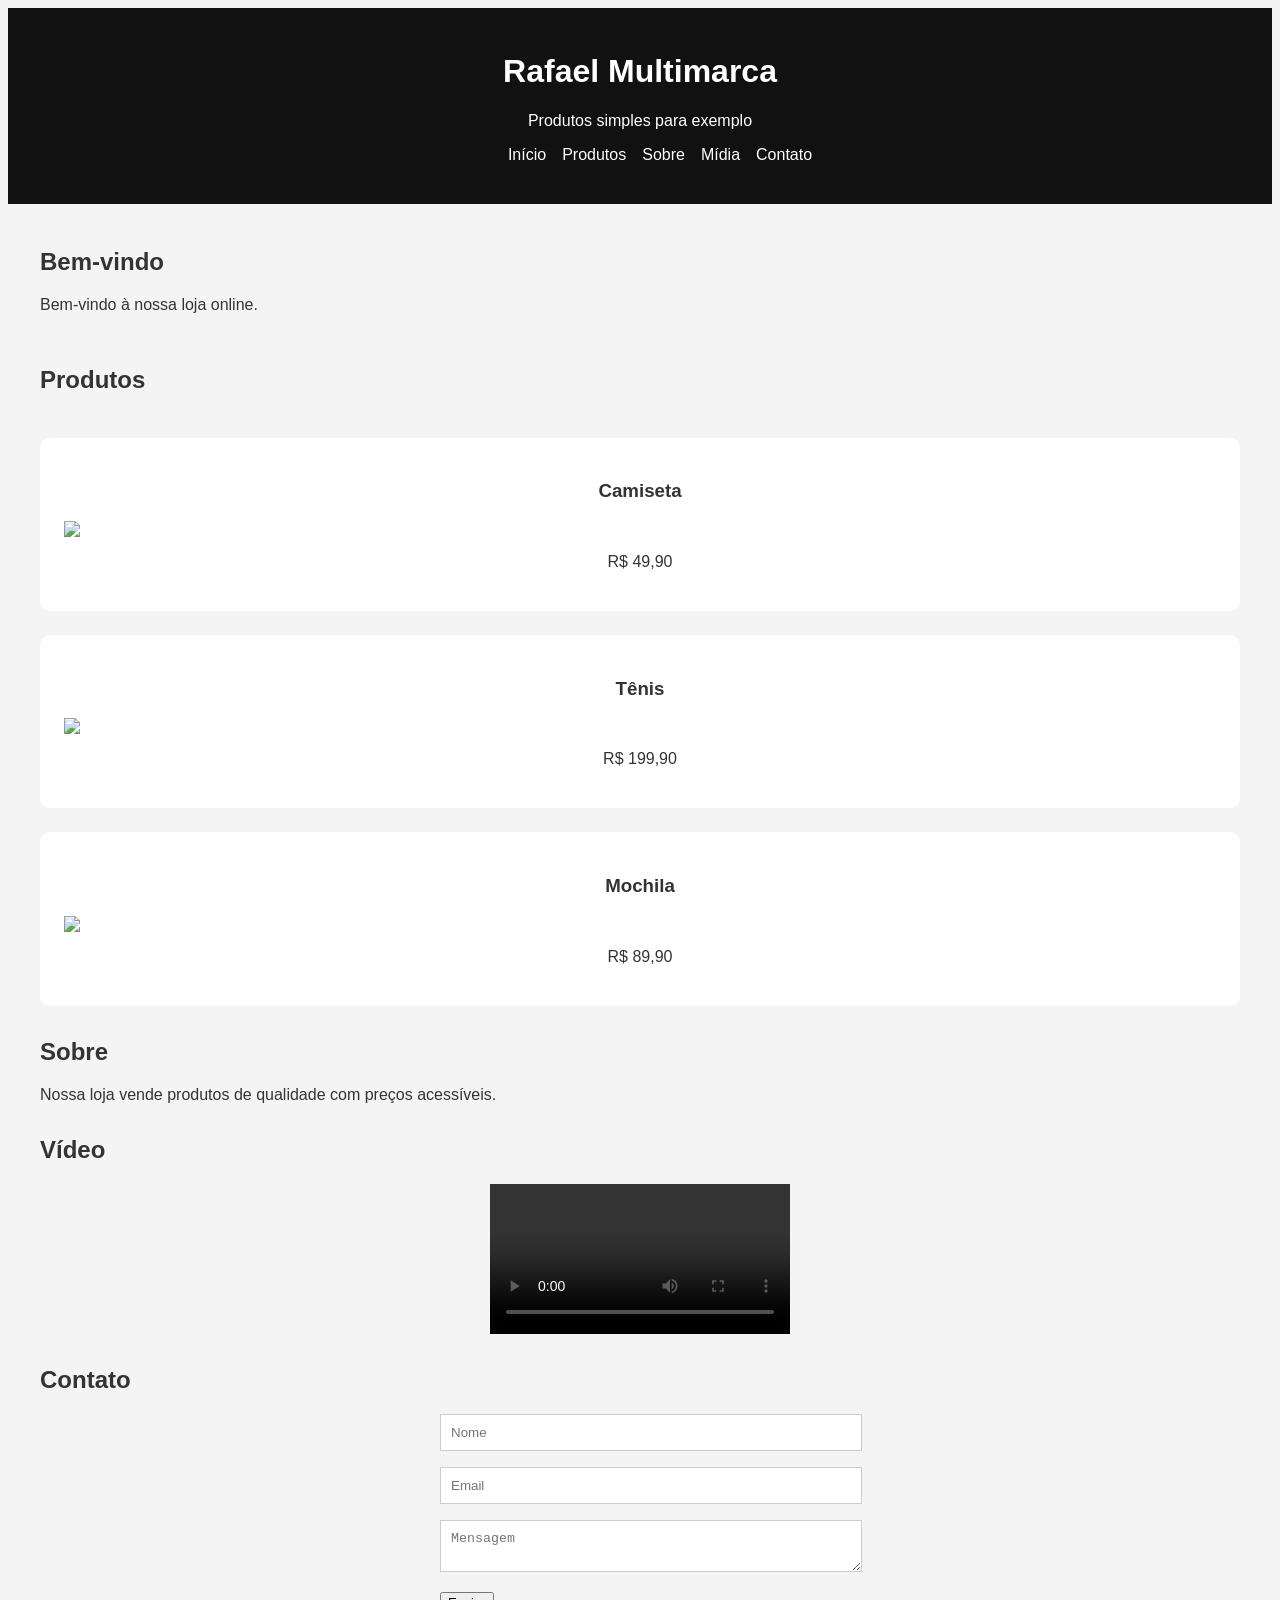
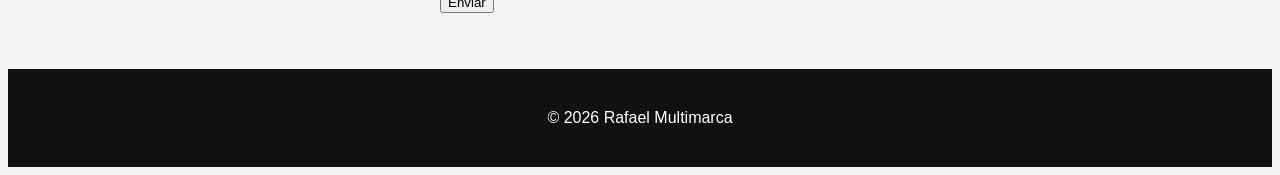
==== aula_03.html @ 97a1c6c7 "alteração html" ====
<!DOCTYPE html>
<html lang="pt-BR">
<head>
  <meta charset="UTF-8">
  <meta name="viewport" content="width=device-width, initial-scale=1.0">
  <title>ARENA MULTIMARCAS</title>

  <!-- CSS na ordem ITCSS -->
  <link rel="stylesheet" href="css/variables.css">
  <link rel="stylesheet" href="css/reset.css">
  <link rel="stylesheet" href="css/base.css">
  <link rel="stylesheet" href="css/layout.css">
  <link rel="stylesheet" href="css/components/nav.css">
  <link rel="stylesheet" href="css/components/card.css">
  <link rel="stylesheet" href="css/components/form.css">
  <link rel="stylesheet" href="css/components/media.css">
  <link rel="stylesheet" href="css/components/footer.css">
  <link rel="stylesheet" href="css/utilities.css">
</head>

<body>

<header>
  <h1>Rafael Multimarca</h1>
  <p>Produtos simples para exemplo</p>

  <nav>
    <ul>
      <li><a href="#inicio">Início</a></li>
      <li><a href="#produtos">Produtos</a></li>
      <li><a href="#sobre">Sobre</a></li>
      <li><a href="#midia">Mídia</a></li>
      <li><a href="#contato">Contato</a></li>
    </ul>
  </nav>
</header>

<main>

<section id="inicio">
  <h2>Bem-vindo</h2>
  <p>Bem-vindo à nossa loja online.</p>
</section>

<section id="produtos" class="products">
  <h2>Produtos</h2>

  <article class="card">
    <h3>Camiseta</h3>
    <img src="https://images.unsplash.com/photo-1521572163474-6864f9cf17ab?w=200">
    <p>R$ 49,90</p>
  </article>

  <article class="card">
    <h3>Tênis</h3>
    <img src="https://images.unsplash.com/photo-1542291026-7eec264c27ff?w=200">
    <p>R$ 199,90</p>
  </article>

  <article class="card">
    <h3>Mochila</h3>
    <img src="https://images.unsplash.com/photo-1509762774605-f07235a08f1f?w=200">
    <p>R$ 89,90</p>
  </article>

</section>

<section id="sobre">
  <h2>Sobre</h2>
  <p>Nossa loja vende produtos de qualidade com preços acessíveis.</p>
</section>

<section id="midia">
  <h2>Vídeo</h2>
  <video controls>
    <source src="video.mp4">
  </video>
</section>

<section id="contato">
  <h2>Contato</h2>

  <form>
    <input type="text" placeholder="Nome" required>
    <input type="email" placeholder="Email" required>
    <textarea placeholder="Mensagem"></textarea>
    <button>Enviar</button>
  </form>
</section>

</main>

<footer>
  <p>© 2026 Rafael Multimarca</p>
</footer>

</body>
</html>
---- css/variables.css ----
:root {
  --space-sm: 1rem;
  --space-md: 1.5rem;
  --space-lg: 2rem;

  --fs-base: 1rem;
  --fs-h1: 2rem;
  --fs-h2: 1.5rem;

  --color-primary: #00bcd4;
  --color-primary-dark: #0097a7;
  --color-bg: #f4f4f4;
  --color-text: #333;
  --color-white: #fff;
  --color-dark: #111;
  --color-border: #ccc;
}
---- css/base.css ----
body {
  font-family: Arial, sans-serif;
  font-size: var(--fs-base);
  background: var(--color-bg);
  color: var(--color-text);
}

h1 { font-size: var(--fs-h1); }
h2 { font-size: var(--fs-h2); }

img, video {
  max-width: 100%;
  display: block;
}
---- css/layout.css ----
main {
  max-width: 1200px;
  margin: auto;
  padding: var(--space-md);
}

section {
  margin-bottom: var(--space-lg);
}
---- css/components/nav.css ----
header {
  background: var(--color-dark);
  color: var(--color-white);
  padding: var(--space-md);
  text-align: center;
}

nav ul {
  display: flex;
  justify-content: center;
  gap: var(--space-sm);
  list-style: none;
}

nav a {
  color: var(--color-white);
  text-decoration: none;
}
---- css/components/card.css ----
#produtos {
  display: grid;
  gap: var(--space-md);
}

.card {
  background: var(--color-white);
  padding: var(--space-md);
  border-radius: 10px;
  text-align: center;
}
---- css/components/form.css ----
form {
  max-width: 400px;
  margin: auto;
}

input, textarea {
  width: 100%;
  padding: 10px;
  margin-bottom: var(--space-sm);
  border: 1px solid var(--color-border);
}
---- css/components/media.css ----
video {
  max-width: 600px;
  margin: auto;
  display: block;
}
---- css/components/footer.css ----
footer {
  background: var(--color-dark);
  color: var(--color-white);
  text-align: center;
  padding: var(--space-md);
}
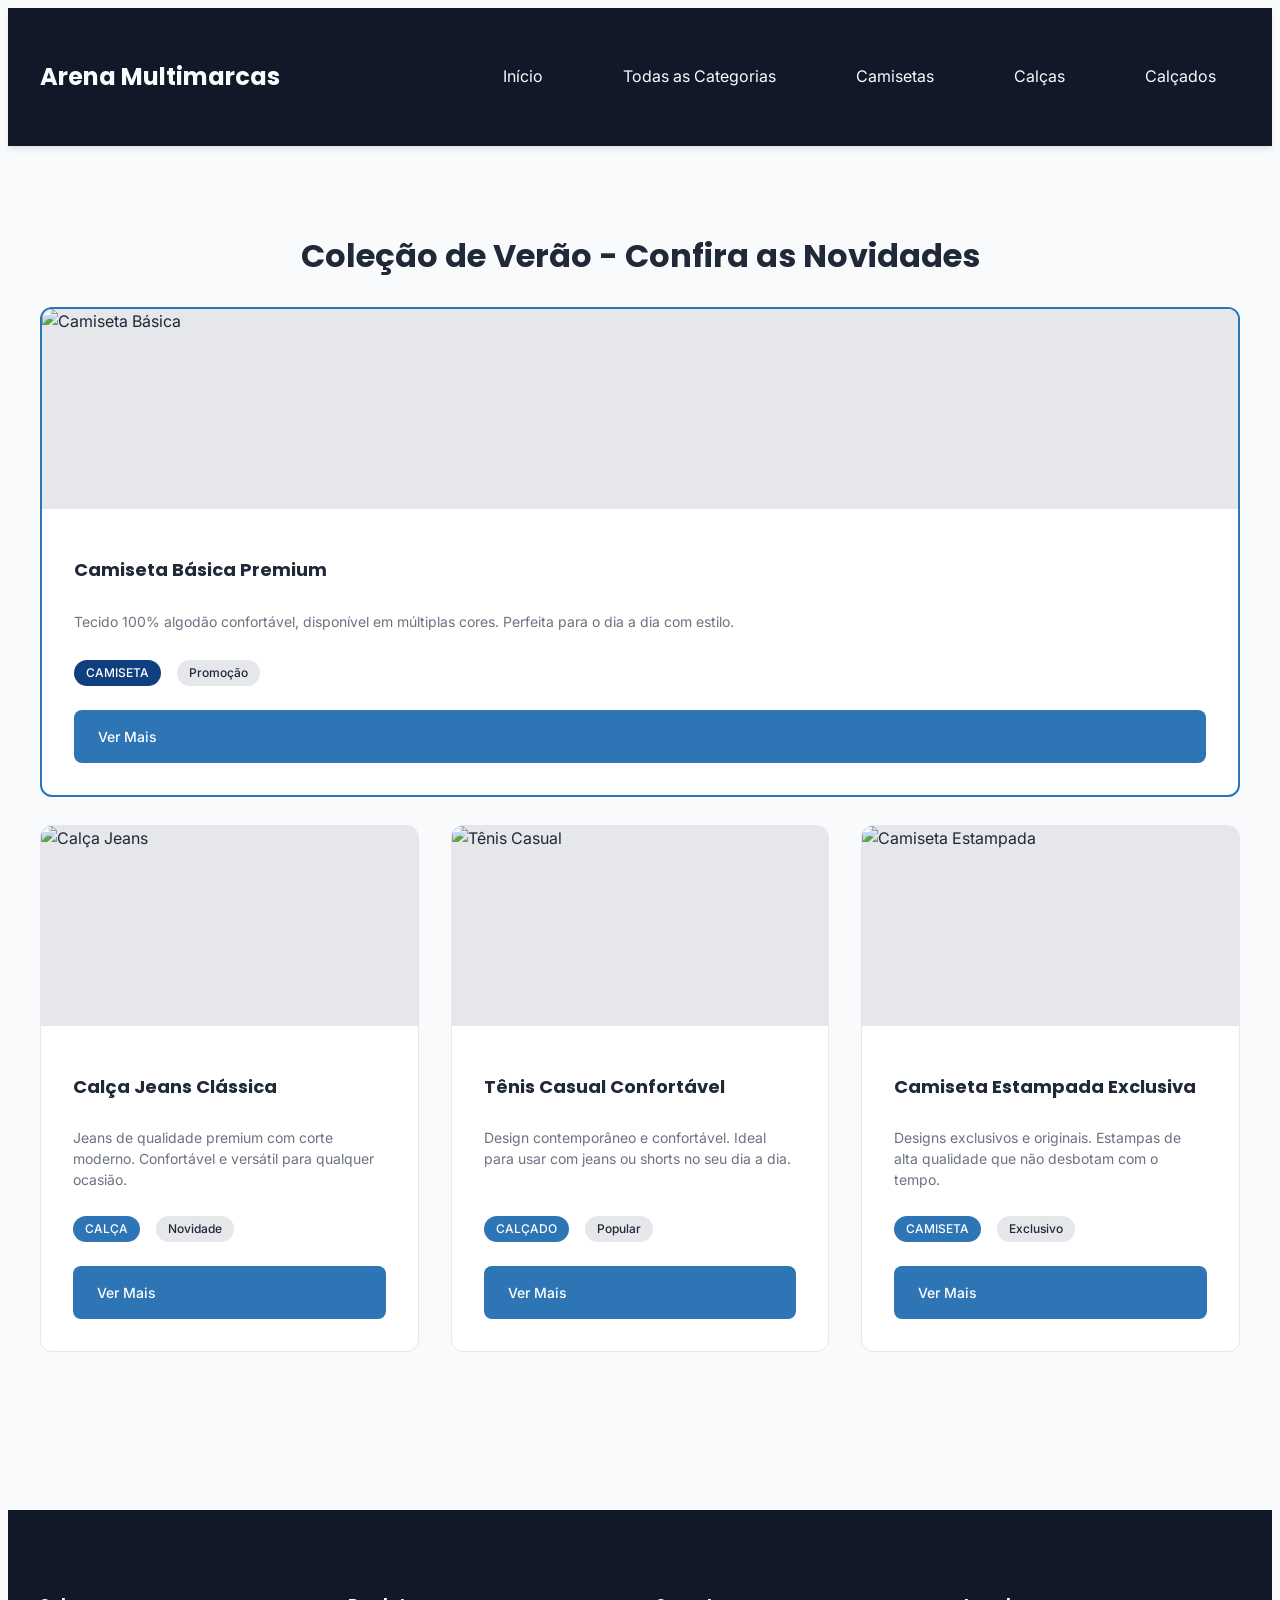
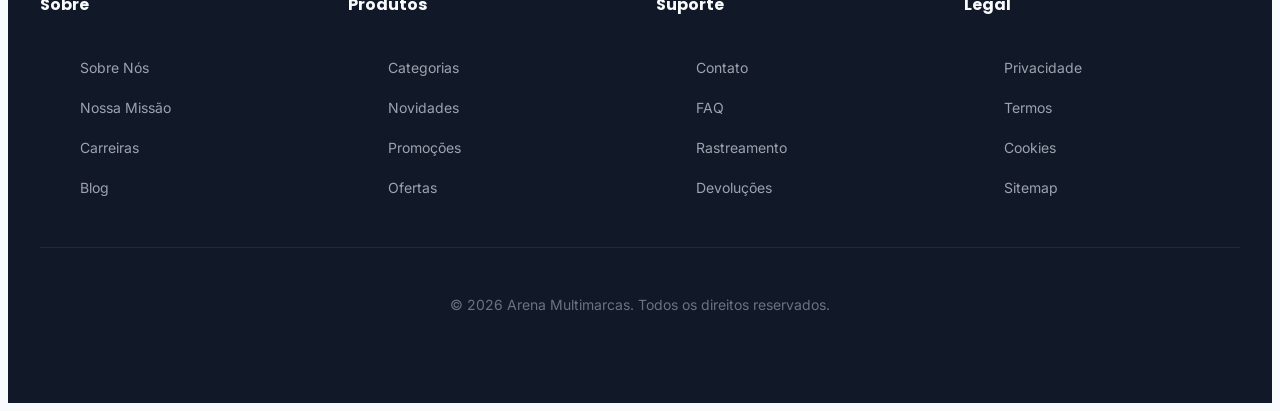
==== commit de596dd7: "aula 9" ====
--- a/aula_03.html
+++ b/aula_03.html
@@ -3,96 +3,171 @@
 <head>
   <meta charset="UTF-8">
   <meta name="viewport" content="width=device-width, initial-scale=1.0">
-  <title>ARENA MULTIMARCAS</title>
+  <title>Arena Multimarcas - Loja de Roupas</title>
+
+  <!-- Google Fonts -->
+  <link rel="preconnect" href="https://fonts.googleapis.com">
+  <link rel="preconnect" href="https://fonts.gstatic.com" crossorigin>
+  <link href="https://fonts.googleapis.com/css2?family=Inter:wght@400;500;700&family=Poppins:wght@700&display=swap" rel="stylesheet">
 
   <!-- CSS na ordem ITCSS -->
   <link rel="stylesheet" href="css/variables.css">
   <link rel="stylesheet" href="css/reset.css">
   <link rel="stylesheet" href="css/base.css">
   <link rel="stylesheet" href="css/layout.css">
-  <link rel="stylesheet" href="css/components/nav.css">
+  <link rel="stylesheet" href="css/components/navbar.css">
   <link rel="stylesheet" href="css/components/card.css">
-  <link rel="stylesheet" href="css/components/form.css">
-  <link rel="stylesheet" href="css/components/media.css">
   <link rel="stylesheet" href="css/components/footer.css">
   <link rel="stylesheet" href="css/utilities.css">
 </head>
 
 <body>
 
-<header>
-  <h1>Rafael Multimarca</h1>
-  <p>Produtos simples para exemplo</p>
+<header class="header">
+  <nav class="navbar">
+    <div class="navbar__container">
+      <a href="aula_03.html" class="navbar__logo">Arena Multimarcas</a>
+      
+      <button class="navbar__hamburger" id="hamburgerBtn" aria-label="Toggle navigation">
+        <span class="navbar__hamburger-line"></span>
+        <span class="navbar__hamburger-line"></span>
+        <span class="navbar__hamburger-line"></span>
+      </button>
 
-  <nav>
-    <ul>
-      <li><a href="#inicio">Início</a></li>
-      <li><a href="#produtos">Produtos</a></li>
-      <li><a href="#sobre">Sobre</a></li>
-      <li><a href="#midia">Mídia</a></li>
-      <li><a href="#contato">Contato</a></li>
-    </ul>
+      <ul class="navbar__menu" id="navbarMenu">
+        <li class="navbar__item"><a href="aula_03.html" class="navbar__link">Início</a></li>
+        <li class="navbar__item"><a href="departamento.html" class="navbar__link">Todas as Categorias</a></li>
+        <li class="navbar__item"><a href="camisetas.html" class="navbar__link">Camisetas</a></li>
+        <li class="navbar__item"><a href="calcas.html" class="navbar__link">Calças</a></li>
+        <li class="navbar__item"><a href="tenis.html" class="navbar__link">Calçados</a></li>
+      </ul>
+    </div>
   </nav>
 </header>
 
-<main>
+<main class="main">
+  <section class="section">
+    <h2 class="section__title">Coleção de Verão - Confira as Novidades</h2>
+    <div class="cards-grid">
+      
+      <!-- Card 1 - Featured -->
+      <article class="card card--featured">
+        <div class="card__image">
+          <img src="https://images.unsplash.com/photo-1521572163474-6864f9cf17ab?w=400&h=300&fit=crop" alt="Camiseta Básica">
+        </div>
+        <div class="card__content">
+          <h3 class="card__title">Camiseta Básica Premium</h3>
+          <p class="card__description">Tecido 100% algodão confortável, disponível em múltiplas cores. Perfeita para o dia a dia com estilo.</p>
+          <div class="card__meta">
+            <span class="card__category">Camiseta</span>
+            <span class="card__level">Promoção</span>
+          </div>
+          <a href="camisetas.html" class="card__button">Ver Mais</a>
+        </div>
+      </article>
 
-<section id="inicio">
-  <h2>Bem-vindo</h2>
-  <p>Bem-vindo à nossa loja online.</p>
-</section>
+      <!-- Card 2 -->
+      <article class="card">
+        <div class="card__image">
+          <img src="https://images.unsplash.com/photo-1542272604-787c3835535d?w=400&h=300&fit=crop" alt="Calça Jeans">
+        </div>
+        <div class="card__content">
+          <h3 class="card__title">Calça Jeans Clássica</h3>
+          <p class="card__description">Jeans de qualidade premium com corte moderno. Confortável e versátil para qualquer ocasião.</p>
+          <div class="card__meta">
+            <span class="card__category">Calça</span>
+            <span class="card__level">Novidade</span>
+          </div>
+          <a href="calcas.html" class="card__button">Ver Mais</a>
+        </div>
+      </article>
 
-<section id="produtos" class="products">
-  <h2>Produtos</h2>
+      <!-- Card 3 -->
+      <article class="card">
+        <div class="card__image">
+          <img src="https://images.unsplash.com/photo-1542291026-7eec264c27ff?w=400&h=300&fit=crop" alt="Tênis Casual">
+        </div>
+        <div class="card__content">
+          <h3 class="card__title">Tênis Casual Confortável</h3>
+          <p class="card__description">Design contemporâneo e confortável. Ideal para usar com jeans ou shorts no seu dia a dia.</p>
+          <div class="card__meta">
+            <span class="card__category">Calçado</span>
+            <span class="card__level">Popular</span>
+          </div>
+          <a href="tenis.html" class="card__button">Ver Mais</a>
+        </div>
+      </article>
 
-  <article class="card">
-    <h3>Camiseta</h3>
-    <img src="https://images.unsplash.com/photo-1521572163474-6864f9cf17ab?w=200">
-    <p>R$ 49,90</p>
-  </article>
+      <!-- Card 4 -->
+      <article class="card">
+        <div class="card__image">
+          <img src="https://images.unsplash.com/photo-1523293182086-7651a899d37f?w=400&h=300&fit=crop" alt="Camiseta Estampada">
+        </div>
+        <div class="card__content">
+          <h3 class="card__title">Camiseta Estampada Exclusiva</h3>
+          <p class="card__description">Designs exclusivos e originais. Estampas de alta qualidade que não desbotam com o tempo.</p>
+          <div class="card__meta">
+            <span class="card__category">Camiseta</span>
+            <span class="card__level">Exclusivo</span>
+          </div>
+          <a href="camisetas.html" class="card__button">Ver Mais</a>
+        </div>
+      </article>
 
-  <article class="card">
-    <h3>Tênis</h3>
-    <img src="https://images.unsplash.com/photo-1542291026-7eec264c27ff?w=200">
-    <p>R$ 199,90</p>
-  </article>
-
-  <article class="card">
-    <h3>Mochila</h3>
-    <img src="https://images.unsplash.com/photo-1509762774605-f07235a08f1f?w=200">
-    <p>R$ 89,90</p>
-  </article>
-
-</section>
-
-<section id="sobre">
-  <h2>Sobre</h2>
-  <p>Nossa loja vende produtos de qualidade com preços acessíveis.</p>
-</section>
-
-<section id="midia">
-  <h2>Vídeo</h2>
-  <video controls>
-    <source src="video.mp4">
-  </video>
-</section>
-
-<section id="contato">
-  <h2>Contato</h2>
-
-  <form>
-    <input type="text" placeholder="Nome" required>
-    <input type="email" placeholder="Email" required>
-    <textarea placeholder="Mensagem"></textarea>
-    <button>Enviar</button>
-  </form>
-</section>
-
+    </div>
+  </section>
 </main>
 
-<footer>
-  <p>© 2026 Rafael Multimarca</p>
+<footer class="footer">
+  <div class="footer__container">
+    <div class="footer__column">
+      <h4 class="footer__title">Sobre</h4>
+      <ul class="footer__list">
+        <li><a href="#" class="footer__link">Sobre Nós</a></li>
+        <li><a href="#" class="footer__link">Nossa Missão</a></li>
+        <li><a href="#" class="footer__link">Carreiras</a></li>
+        <li><a href="#" class="footer__link">Blog</a></li>
+      </ul>
+    </div>
+
+    <div class="footer__column">
+      <h4 class="footer__title">Produtos</h4>
+      <ul class="footer__list">
+        <li><a href="#" class="footer__link">Categorias</a></li>
+        <li><a href="#" class="footer__link">Novidades</a></li>
+        <li><a href="#" class="footer__link">Promoções</a></li>
+        <li><a href="#" class="footer__link">Ofertas</a></li>
+      </ul>
+    </div>
+
+    <div class="footer__column">
+      <h4 class="footer__title">Suporte</h4>
+      <ul class="footer__list">
+        <li><a href="#" class="footer__link">Contato</a></li>
+        <li><a href="#" class="footer__link">FAQ</a></li>
+        <li><a href="#" class="footer__link">Rastreamento</a></li>
+        <li><a href="#" class="footer__link">Devoluções</a></li>
+      </ul>
+    </div>
+
+    <div class="footer__column">
+      <h4 class="footer__title">Legal</h4>
+      <ul class="footer__list">
+        <li><a href="#" class="footer__link">Privacidade</a></li>
+        <li><a href="#" class="footer__link">Termos</a></li>
+        <li><a href="#" class="footer__link">Cookies</a></li>
+        <li><a href="#" class="footer__link">Sitemap</a></li>
+      </ul>
+    </div>
+  </div>
+
+  <div class="footer__bottom">
+    <p class="footer__copyright">
+      © <span id="footerYear">2026</span> Arena Multimarcas. Todos os direitos reservados.
+    </p>
+  </div>
 </footer>
 
+<script src="js/main.js"></script>
 </body>
 </html>
--- a/css/variables.css
+++ b/css/variables.css
@@ -1,17 +1,107 @@
 :root {
+  /* ========================================
+     COLORS - Palette
+     ======================================== */
+  --color-primary-500: #2E75B6;
+  --color-primary-600: #1E5BA8;
+  --color-primary-700: #0F3F7F;
+  
+  --color-secondary-500: #F39C12;
+  --color-secondary-600: #E67E22;
+  --color-secondary-700: #D35400;
+  
+  --color-neutral-50: #F9FAFB;
+  --color-neutral-100: #F3F4F6;
+  --color-neutral-200: #E5E7EB;
+  --color-neutral-300: #D1D5DB;
+  --color-neutral-400: #9CA3AF;
+  --color-neutral-500: #6B7280;
+  --color-neutral-600: #4B5563;
+  --color-neutral-700: #374151;
+  --color-neutral-800: #1F2937;
+  --color-neutral-900: #111827;
+  
+  --color-success-500: #10B981;
+  --color-danger-500: #EF4444;
+  --color-warning-500: #FBBF24;
+  
+  /* ========================================
+     COLORS - Semantic
+     ======================================== */
+  --color-bg: #FFFFFF;
+  --color-bg-alt: #F9FAFB;
+  --color-text: #1F2937;
+  --color-text-light: #6B7280;
+  --color-text-lighter: #9CA3AF;
+  --color-border: #E5E7EB;
+  --color-shadow: rgba(0, 0, 0, 0.1);
+  
+  /* ========================================
+     SPACING - Modular Scale
+     ======================================== */
+  --space-xs: 0.5rem;
   --space-sm: 1rem;
   --space-md: 1.5rem;
   --space-lg: 2rem;
-
+  --space-xl: 3rem;
+  --space-2xl: 4rem;
+  
+  /* ========================================
+     TYPOGRAPHY
+     ======================================== */
+  --ff-primary: 'Inter', sans-serif;
+  --ff-heading: 'Poppins', sans-serif;
+  
+  --fw-normal: 400;
+  --fw-medium: 500;
+  --fw-bold: 700;
+  
+  --fs-xs: 0.75rem;
+  --fs-sm: 0.875rem;
   --fs-base: 1rem;
-  --fs-h1: 2rem;
-  --fs-h2: 1.5rem;
-
-  --color-primary: #00bcd4;
-  --color-primary-dark: #0097a7;
-  --color-bg: #f4f4f4;
-  --color-text: #333;
-  --color-white: #fff;
-  --color-dark: #111;
-  --color-border: #ccc;
+  --fs-lg: 1.125rem;
+  --fs-xl: 1.5rem;
+  --fs-2xl: 2rem;
+  --fs-3xl: 2.5rem;
+  
+  --lh-tight: 1.2;
+  --lh-normal: 1.5;
+  --lh-relaxed: 1.8;
+  
+  /* ========================================
+     BORDER & RADIUS
+     ======================================== */
+  --radius-sm: 0.25rem;
+  --radius-md: 0.5rem;
+  --radius-lg: 0.75rem;
+  --radius-xl: 1rem;
+  --radius-2xl: 1.5rem;
+  --radius-full: 9999px;
+  
+  --border-thin: 1px;
+  --border-normal: 2px;
+  --border-thick: 4px;
+  
+  /* ========================================
+     SHADOWS
+     ======================================== */
+  --shadow-sm: 0 1px 2px 0 rgba(0, 0, 0, 0.05);
+  --shadow-md: 0 4px 6px -1px rgba(0, 0, 0, 0.1);
+  --shadow-lg: 0 10px 15px -3px rgba(0, 0, 0, 0.1);
+  --shadow-xl: 0 20px 25px -5px rgba(0, 0, 0, 0.1);
+  --shadow-2xl: 0 25px 50px -12px rgba(0, 0, 0, 0.25);
+  
+  /* ========================================
+     Z-INDEX
+     ======================================== */
+  --z-dropdown: 100;
+  --z-sticky: 200;
+  --z-modal: 999;
+  
+  /* ========================================
+     TRANSITIONS
+     ======================================== */
+  --transition-fast: 150ms ease-out;
+  --transition-normal: 300ms ease-out;
+  --transition-slow: 500ms ease-out;
 }
--- a/css/base.css
+++ b/css/base.css
@@ -1,14 +1,104 @@
-body {
-  font-family: Arial, sans-serif;
-  font-size: var(--fs-base);
-  background: var(--color-bg);
-  color: var(--color-text);
+/* ========================================
+   2. BASE - Typographic Defaults
+   ======================================== */
+
+html {
+  scroll-behavior: smooth;
+  font-size: 16px;
 }
 
-h1 { font-size: var(--fs-h1); }
-h2 { font-size: var(--fs-h2); }
+body {
+  font-family: var(--ff-primary);
+  font-size: var(--fs-base);
+  font-weight: var(--fw-normal);
+  line-height: var(--lh-normal);
+  background-color: var(--color-neutral-50);
+  color: var(--color-text);
+  -webkit-font-smoothing: antialiased;
+  -moz-osx-font-smoothing: grayscale;
+}
 
-img, video {
+/* ========================================
+   HEADINGS
+   ======================================== */
+
+h1, h2, h3, h4, h5, h6 {
+  font-family: var(--ff-heading);
+  font-weight: var(--fw-bold);
+  line-height: var(--lh-tight);
+  color: var(--color-text);
+  margin-bottom: var(--space-md);
+}
+
+h1 {
+  font-size: var(--fs-3xl);
+}
+
+h2 {
+  font-size: var(--fs-2xl);
+}
+
+h3 {
+  font-size: var(--fs-xl);
+}
+
+h4 {
+  font-size: var(--fs-lg);
+}
+
+h5, h6 {
+  font-size: var(--fs-base);
+}
+
+/* ========================================
+   PARAGRAPH & TEXT
+   ======================================== */
+
+p {
+  margin-bottom: var(--space-md);
+}
+
+a {
+  color: var(--color-primary-500);
+  text-decoration: none;
+  transition: color var(--transition-normal);
+}
+
+a:hover {
+  color: var(--color-primary-600);
+}
+
+/* ========================================
+   MEDIA
+   ======================================== */
+
+img, picture, video, canvas, svg {
+  display: block;
   max-width: 100%;
-  display: block;
+  height: auto;
+}
+
+/* ========================================
+   FORM ELEMENTS
+   ======================================== */
+
+button, input, select, textarea {
+  font-family: inherit;
+  font-size: inherit;
+}
+
+button {
+  cursor: pointer;
+}
+
+/* ========================================
+   LISTS
+   ======================================== */
+
+ul, ol {
+  list-style: none;
+}
+
+li {
+  margin-bottom: 0;
 }
--- a/css/layout.css
+++ b/css/layout.css
@@ -6,4 +6,62 @@
 
 section {
   margin-bottom: var(--space-lg);
+}
+
+/* ========================================
+   SECTION LAYOUT
+   ======================================== */
+
+.main {
+  max-width: 1200px;
+  margin: 0 auto;
+  padding: var(--space-lg);
+}
+
+.section {
+  padding: var(--space-lg) 0;
+}
+
+.section__title {
+  font-family: var(--ff-heading);
+  font-size: var(--fs-2xl);
+  font-weight: var(--fw-bold);
+  color: var(--color-text);
+  margin-bottom: var(--space-lg);
+  text-align: center;
+}
+
+/* ========================================
+   CARDS GRID - Responsive
+   ======================================== */
+
+.cards-grid {
+  display: grid;
+  grid-template-columns: 1fr;
+  gap: var(--space-lg);
+}
+
+/* Tablets (>= 768px) - 2 columns */
+@media (min-width: 768px) {
+  .cards-grid {
+    grid-template-columns: repeat(2, 1fr);
+  }
+}
+
+/* Desktop (>= 1200px) - 3 columns */
+@media (min-width: 1200px) {
+  .cards-grid {
+    grid-template-columns: repeat(3, 1fr);
+  }
+
+  /* Card featured spans 2 columns on desktop */
+  .card--featured {
+    grid-column: span 2;
+    grid-row: span 1;
+  }
+
+  /* Optional: Featured card can be full width for better design */
+  .cards-grid .card--featured:nth-child(1) {
+    grid-column: 1 / -1;
+  }
 }
--- a/css/components/navbar.css
+++ b/css/components/navbar.css
@@ -0,0 +1,162 @@
+/* ========================================
+   NAVBAR COMPONENT
+   ======================================== */
+
+.header {
+  background-color: var(--color-neutral-900);
+  box-shadow: var(--shadow-md);
+  position: sticky;
+  top: 0;
+  z-index: var(--z-sticky);
+}
+
+.navbar {
+  width: 100%;
+}
+
+.navbar__container {
+  max-width: 1200px;
+  margin: 0 auto;
+  padding: var(--space-md);
+  display: flex;
+  justify-content: space-between;
+  align-items: center;
+}
+
+.navbar__logo {
+  font-family: var(--ff-heading);
+  font-size: var(--fs-xl);
+  font-weight: var(--fw-bold);
+  color: var(--color-neutral-50);
+  text-decoration: none;
+  transition: color var(--transition-normal);
+}
+
+.navbar__logo:hover {
+  color: var(--color-primary-500);
+}
+
+/* ========================================
+   HAMBURGER MENU (Mobile First)
+   ======================================== */
+
+.navbar__hamburger {
+  display: flex;
+  flex-direction: column;
+  gap: 0.4rem;
+  background: none;
+  border: none;
+  cursor: pointer;
+  padding: var(--space-sm);
+  margin-right: -var(--space-sm);
+}
+
+.navbar__hamburger-line {
+  width: 1.5rem;
+  height: 0.25rem;
+  background-color: var(--color-neutral-50);
+  transition: all var(--transition-normal);
+  transform-origin: center;
+}
+
+.navbar__hamburger.active .navbar__hamburger-line:nth-child(1) {
+  transform: translateY(0.65rem) rotate(45deg);
+}
+
+.navbar__hamburger.active .navbar__hamburger-line:nth-child(2) {
+  opacity: 0;
+}
+
+.navbar__hamburger.active .navbar__hamburger-line:nth-child(3) {
+  transform: translateY(-0.65rem) rotate(-45deg);
+}
+
+/* ========================================
+   MENU (Mobile Vertical)
+   ======================================== */
+
+.navbar__menu {
+  display: none;
+  position: absolute;
+  top: 100%;
+  left: 0;
+  right: 0;
+  background-color: var(--color-neutral-800);
+  flex-direction: column;
+  padding: var(--space-md) 0;
+  list-style: none;
+  box-shadow: var(--shadow-lg);
+  animation: slideDown var(--transition-normal) ease-out;
+}
+
+.navbar__menu.active {
+  display: flex;
+}
+
+@keyframes slideDown {
+  from {
+    opacity: 0;
+    transform: translateY(-1rem);
+  }
+  to {
+    opacity: 1;
+    transform: translateY(0);
+  }
+}
+
+.navbar__item {
+  width: 100%;
+}
+
+.navbar__link {
+  display: block;
+  padding: var(--space-md) var(--space-lg);
+  color: var(--color-neutral-50);
+  text-decoration: none;
+  transition: background-color var(--transition-normal);
+  border-left: 4px solid transparent;
+}
+
+.navbar__link:hover,
+.navbar__link:focus {
+  background-color: var(--color-neutral-700);
+  border-left-color: var(--color-primary-500);
+  outline: none;
+}
+
+/* ========================================
+   DESKTOP (>= 768px)
+   ======================================== */
+
+@media (min-width: 768px) {
+  .navbar__hamburger {
+    display: none;
+  }
+
+  .navbar__menu {
+    display: flex !important;
+    position: static;
+    background-color: transparent;
+    flex-direction: row;
+    padding: 0;
+    gap: var(--space-lg);
+    box-shadow: none;
+    animation: none;
+  }
+
+  .navbar__item {
+    width: auto;
+  }
+
+  .navbar__link {
+    padding: var(--space-sm) var(--space-md);
+    border-left: none;
+    border-bottom: 2px solid transparent;
+  }
+
+  .navbar__link:hover,
+  .navbar__link:focus {
+    background-color: transparent;
+    border-bottom-color: var(--color-primary-500);
+  }
+}
--- a/css/components/card.css
+++ b/css/components/card.css
@@ -1,11 +1,144 @@
-#produtos {
-  display: grid;
-  gap: var(--space-md);
+/* ========================================
+   CARD COMPONENT
+   ======================================== */
+
+.card {
+  background-color: var(--color-bg);
+  border: var(--border-thin) solid var(--color-border);
+  border-radius: var(--radius-lg);
+  overflow: hidden;
+  transition: 
+    transform var(--transition-normal),
+    box-shadow var(--transition-normal);
+  display: flex;
+  flex-direction: column;
+  height: 100%;
 }
 
-.card {
-  background: var(--color-white);
-  padding: var(--space-md);
-  border-radius: 10px;
-  text-align: center;
+.card:hover {
+  transform: translateY(-0.5rem);
+  box-shadow: var(--shadow-xl);
+}
+
+/* ========================================
+   CARD IMAGE
+   ======================================== */
+
+.card__image {
+  width: 100%;
+  height: 200px;
+  overflow: hidden;
+  background-color: var(--color-neutral-200);
+}
+
+.card__image img {
+  width: 100%;
+  height: 100%;
+  object-fit: cover;
+  transition: transform var(--transition-normal);
+}
+
+.card:hover .card__image img {
+  transform: scale(1.05);
+}
+
+/* ========================================
+   CARD CONTENT
+   ======================================== */
+
+.card__content {
+  padding: var(--space-lg);
+  display: flex;
+  flex-direction: column;
+  flex-grow: 1;
+}
+
+.card__title {
+  font-family: var(--ff-heading);
+  font-size: var(--fs-lg);
+  font-weight: var(--fw-bold);
+  color: var(--color-text);
+  margin-bottom: var(--space-sm);
+  line-height: var(--lh-tight);
+}
+
+.card__description {
+  font-size: var(--fs-sm);
+  color: var(--color-text-light);
+  line-height: var(--lh-normal);
+  margin-bottom: var(--space-md);
+  flex-grow: 1;
+}
+
+/* ========================================
+   CARD META
+   ======================================== */
+
+.card__meta {
+  display: flex;
+  gap: var(--space-sm);
+  margin-bottom: var(--space-md);
+  flex-wrap: wrap;
+}
+
+.card__category {
+  display: inline-block;
+  background-color: var(--color-primary-500);
+  color: white;
+  padding: 0.25rem 0.75rem;
+  border-radius: var(--radius-full);
+  font-size: var(--fs-xs);
+  font-weight: var(--fw-medium);
+  text-transform: uppercase;
+}
+
+.card__level {
+  display: inline-block;
+  background-color: var(--color-neutral-200);
+  color: var(--color-text);
+  padding: 0.25rem 0.75rem;
+  border-radius: var(--radius-full);
+  font-size: var(--fs-xs);
+  font-weight: var(--fw-medium);
+}
+
+/* ========================================
+   CARD BUTTON
+   ======================================== */
+
+.card__button {
+  padding: var(--space-sm) var(--space-md);
+  background-color: var(--color-primary-500);
+  color: white;
+  border: none;
+  border-radius: var(--radius-md);
+  font-family: var(--ff-primary);
+  font-size: var(--fs-sm);
+  font-weight: var(--fw-medium);
+  cursor: pointer;
+  transition: 
+    background-color var(--transition-normal),
+    transform var(--transition-fast);
+}
+
+.card__button:hover {
+  background-color: var(--color-primary-600);
+  transform: translateY(-2px);
+}
+
+.card__button:active {
+  transform: translateY(0);
+}
+
+/* ========================================
+   CARD FEATURED VARIANT
+   ======================================== */
+
+.card--featured {
+  border-color: var(--color-primary-500);
+  border-width: var(--border-normal);
+}
+
+.card--featured .card__category {
+  background-color: var(--color-primary-700);
 }
--- a/css/components/footer.css
+++ b/css/components/footer.css
@@ -1,6 +1,112 @@
-footer {
-  background: var(--color-dark);
-  color: var(--color-white);
+/* ========================================
+   FOOTER COMPONENT
+   ======================================== */
+
+.footer {
+  background-color: var(--color-neutral-900);
+  color: var(--color-neutral-400);
+  margin-top: var(--space-2xl);
+  padding: var(--space-2xl) var(--space-lg);
+}
+
+.footer__container {
+  max-width: 1200px;
+  margin: 0 auto;
+  display: grid;
+  grid-template-columns: 1fr;
+  gap: var(--space-lg);
+  padding-bottom: var(--space-lg);
+  border-bottom: var(--border-thin) solid var(--color-neutral-800);
+}
+
+/* Tablets (>= 768px) - 2 columns */
+@media (min-width: 768px) {
+  .footer__container {
+    grid-template-columns: repeat(2, 1fr);
+  }
+}
+
+/* Desktop (>= 1200px) - 4 columns */
+@media (min-width: 1200px) {
+  .footer__container {
+    grid-template-columns: repeat(4, 1fr);
+  }
+}
+
+/* ========================================
+   FOOTER COLUMN
+   ======================================== */
+
+.footer__column {
+  display: flex;
+  flex-direction: column;
+}
+
+.footer__title {
+  font-family: var(--ff-heading);
+  font-size: var(--fs-base);
+  font-weight: var(--fw-bold);
+  color: var(--color-neutral-50);
+  margin-bottom: var(--space-md);
+}
+
+/* ========================================
+   FOOTER LIST & LINKS
+   ======================================== */
+
+.footer__list {
+  list-style: none;
+  display: flex;
+  flex-direction: column;
+  gap: var(--space-sm);
+}
+
+.footer__link {
+  color: var(--color-neutral-400);
+  text-decoration: none;
+  font-size: var(--fs-sm);
+  transition: 
+    color var(--transition-normal),
+    padding-left var(--transition-normal);
+  display: inline-block;
+  position: relative;
+}
+
+.footer__link:hover {
+  color: var(--color-primary-500);
+  padding-left: 0.5rem;
+}
+
+.footer__link::before {
+  content: '';
+  position: absolute;
+  left: -0.5rem;
+  bottom: 0;
+  width: 3px;
+  height: 3px;
+  background-color: var(--color-primary-500);
+  border-radius: var(--radius-full);
+  opacity: 0;
+  transition: opacity var(--transition-normal);
+}
+
+.footer__link:hover::before {
+  opacity: 1;
+}
+
+/* ========================================
+   FOOTER BOTTOM
+   ======================================== */
+
+.footer__bottom {
+  max-width: 1200px;
+  margin: 0 auto;
+  padding-top: var(--space-lg);
   text-align: center;
-  padding: var(--space-md);
+}
+
+.footer__copyright {
+  font-size: var(--fs-sm);
+  color: var(--color-neutral-500);
+  line-height: var(--lh-normal);
 }
--- a/css/utilities.css
+++ b/css/utilities.css
@@ -0,0 +1,118 @@
+/* ========================================
+   5. UTILITIES - Helper Classes
+   ======================================== */
+
+/* Display */
+.u-hidden {
+  display: none !important;
+}
+
+.u-visible-mobile {
+  display: block;
+}
+
+@media (min-width: 768px) {
+  .u-visible-mobile {
+    display: none;
+  }
+}
+
+.u-visible-desktop {
+  display: none;
+}
+
+@media (min-width: 768px) {
+  .u-visible-desktop {
+    display: block;
+  }
+}
+
+/* Margins */
+.u-margin-top {
+  margin-top: var(--space-md) !important;
+}
+
+.u-margin-bottom {
+  margin-bottom: var(--space-md) !important;
+}
+
+.u-margin-0 {
+  margin: 0 !important;
+}
+
+/* Padding */
+.u-padding-md {
+  padding: var(--space-md) !important;
+}
+
+.u-padding-lg {
+  padding: var(--space-lg) !important;
+}
+
+/* Text Alignment */
+.u-text-center {
+  text-align: center !important;
+}
+
+.u-text-right {
+  text-align: right !important;
+}
+
+.u-text-left {
+  text-align: left !important;
+}
+
+/* Text Transform */
+.u-uppercase {
+  text-transform: uppercase !important;
+}
+
+.u-lowercase {
+  text-transform: lowercase !important;
+}
+
+.u-capitalize {
+  text-transform: capitalize !important;
+}
+
+/* Font Weight */
+.u-font-bold {
+  font-weight: var(--fw-bold) !important;
+}
+
+.u-font-medium {
+  font-weight: var(--fw-medium) !important;
+}
+
+/* Colors */
+.u-text-primary {
+  color: var(--color-primary-500) !important;
+}
+
+.u-text-light {
+  color: var(--color-text-light) !important;
+}
+
+.u-bg-dark {
+  background-color: var(--color-neutral-900) !important;
+}
+
+.u-bg-light {
+  background-color: var(--color-neutral-50) !important;
+}
+
+/* Spacing Stack (for sections) */
+.u-space-lg {
+  margin-bottom: var(--space-lg) !important;
+}
+
+.u-space-xl {
+  margin-bottom: var(--space-xl) !important;
+}
+
+/* Truncate text */
+.u-truncate {
+  overflow: hidden;
+  text-overflow: ellipsis;
+  white-space: nowrap;
+}
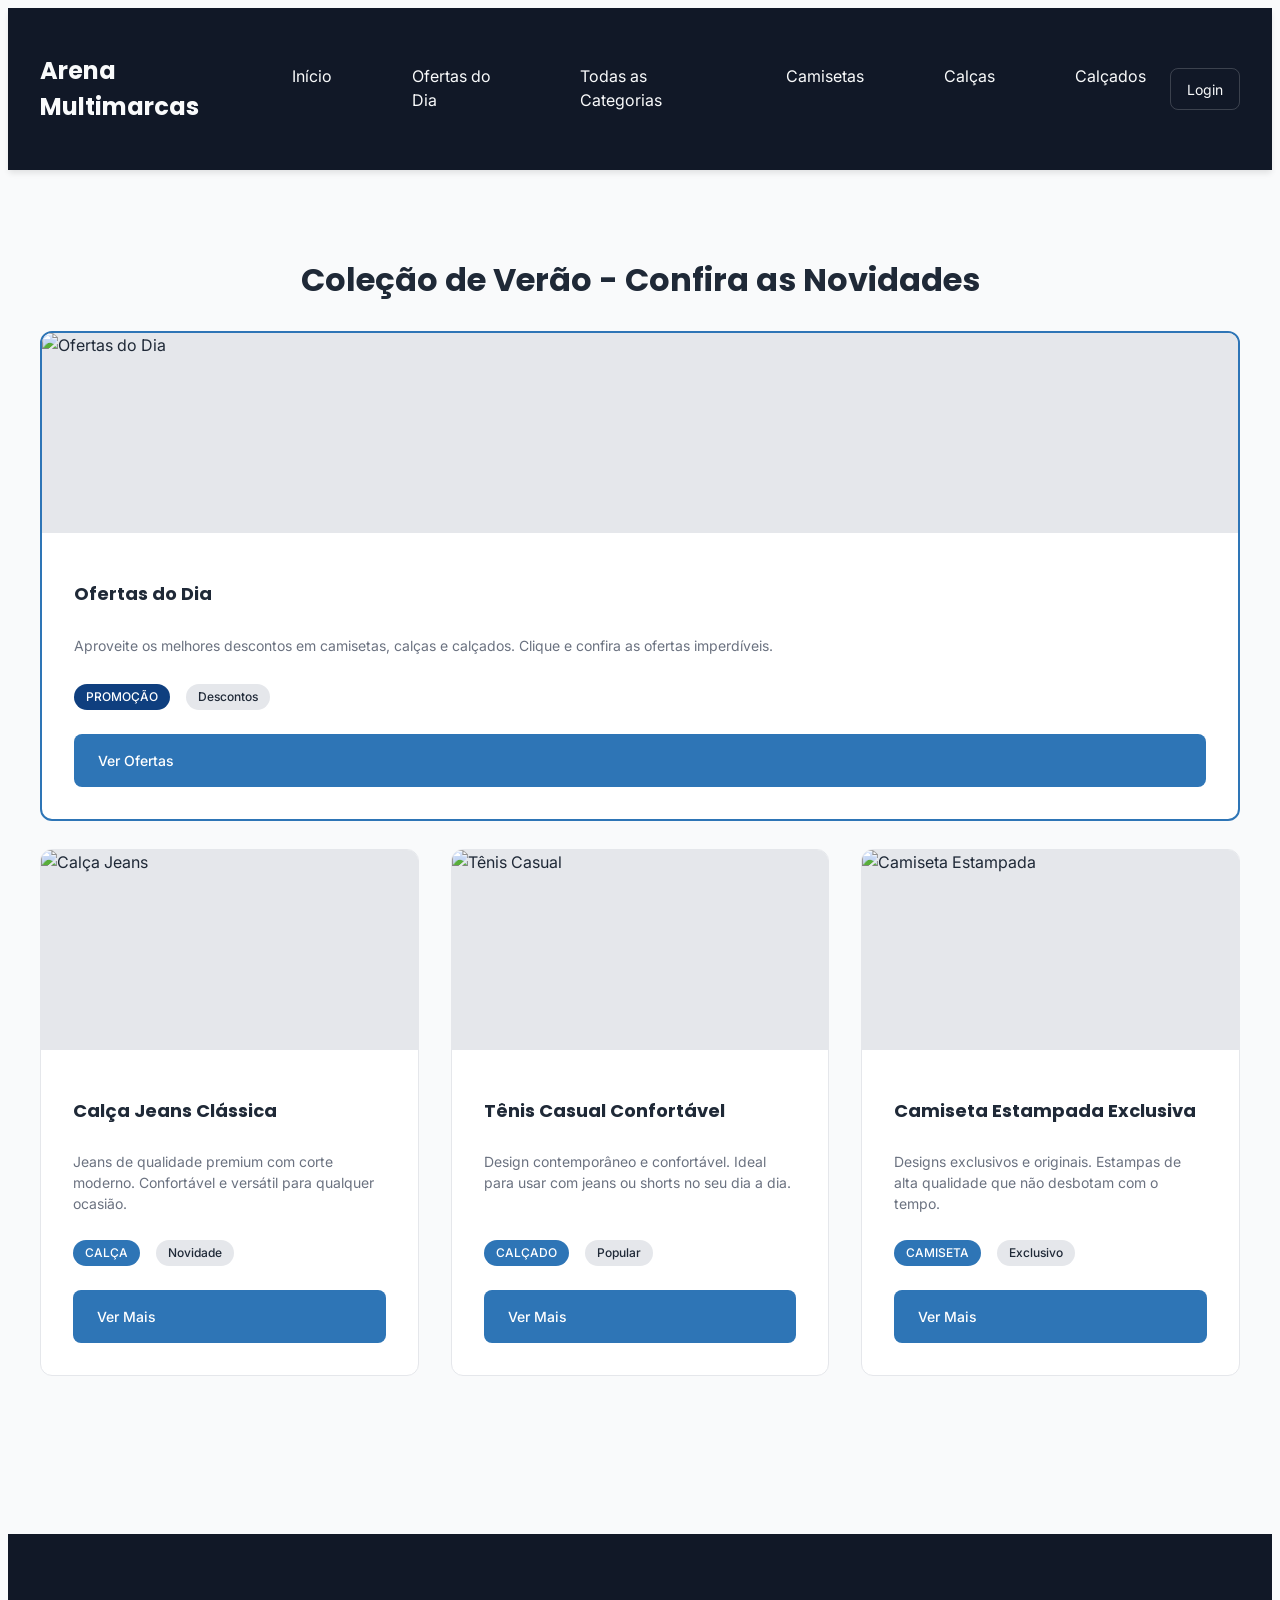
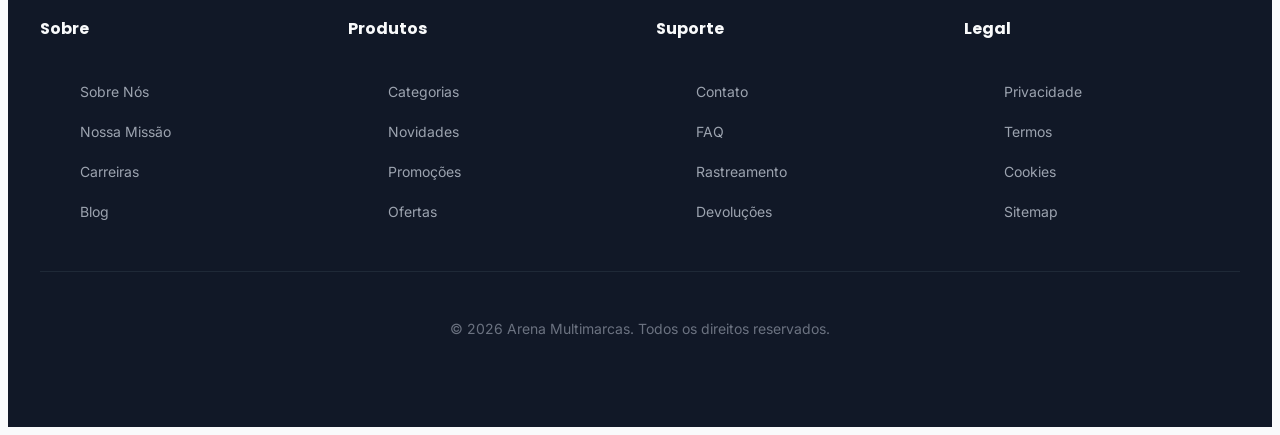
==== commit e21e013b: "adição login 25% func" ====
--- a/aula_03.html
+++ b/aula_03.html
@@ -36,11 +36,17 @@
 
       <ul class="navbar__menu" id="navbarMenu">
         <li class="navbar__item"><a href="aula_03.html" class="navbar__link">Início</a></li>
+        <li class="navbar__item"><a href="ofertas.html" class="navbar__link">Ofertas do Dia</a></li>
         <li class="navbar__item"><a href="departamento.html" class="navbar__link">Todas as Categorias</a></li>
         <li class="navbar__item"><a href="camisetas.html" class="navbar__link">Camisetas</a></li>
         <li class="navbar__item"><a href="calcas.html" class="navbar__link">Calças</a></li>
         <li class="navbar__item"><a href="tenis.html" class="navbar__link">Calçados</a></li>
       </ul>
+      <div class="navbar__actions">
+        <button class="navbar__button navbar__button--ghost" id="loginTrigger" type="button">Login</button>
+        <button class="navbar__cart navbar__button hide" id="cartButton" type="button" aria-label="Carrinho">🛒</button>
+        <span class="navbar__user-badge hide" id="userBadge"></span>
+      </div>
     </div>
   </nav>
 </header>
@@ -50,19 +56,19 @@
     <h2 class="section__title">Coleção de Verão - Confira as Novidades</h2>
     <div class="cards-grid">
       
-      <!-- Card 1 - Featured -->
+      <!-- Banner Card - Ofertas -->
       <article class="card card--featured">
         <div class="card__image">
-          <img src="https://images.unsplash.com/photo-1521572163474-6864f9cf17ab?w=400&h=300&fit=crop" alt="Camiseta Básica">
+          <img src="https://images.unsplash.com/photo-1512436991641-6745cdb1723f?w=1200&h=600&fit=crop" alt="Ofertas do Dia">
         </div>
         <div class="card__content">
-          <h3 class="card__title">Camiseta Básica Premium</h3>
-          <p class="card__description">Tecido 100% algodão confortável, disponível em múltiplas cores. Perfeita para o dia a dia com estilo.</p>
+          <h3 class="card__title">Ofertas do Dia</h3>
+          <p class="card__description">Aproveite os melhores descontos em camisetas, calças e calçados. Clique e confira as ofertas imperdíveis.</p>
           <div class="card__meta">
-            <span class="card__category">Camiseta</span>
-            <span class="card__level">Promoção</span>
+            <span class="card__category">Promoção</span>
+            <span class="card__level">Descontos</span>
           </div>
-          <a href="camisetas.html" class="card__button">Ver Mais</a>
+          <a href="ofertas.html" class="card__button">Ver Ofertas</a>
         </div>
       </article>
 
@@ -168,6 +174,22 @@
   </div>
 </footer>
 
+  <div class="modal" id="loginModal" aria-hidden="true">
+    <div class="modal__backdrop" id="modalBackdrop"></div>
+    <div class="modal__content">
+      <button class="modal__close" id="closeLoginModal" aria-label="Fechar">×</button>
+      <h2>Entrar no site</h2>
+      <form id="loginForm" class="form">
+        <label for="loginUser">Usuário</label>
+        <input type="text" id="loginUser" name="user" placeholder="admin ou cliente" required>
+        <label for="loginPassword">Senha</label>
+        <input type="password" id="loginPassword" name="password" placeholder="admim ou cliente" required>
+        <button type="submit" class="card__button">Entrar</button>
+        <p class="form__help">Use senha <strong>admim</strong> para administrador ou <strong>cliente</strong> para cliente.</p>
+        <p id="loginError" class="form__error" aria-live="polite"></p>
+      </form>
+    </div>
+  </div>
 <script src="js/main.js"></script>
 </body>
 </html>
--- a/css/components/navbar.css
+++ b/css/components/navbar.css
@@ -124,9 +124,116 @@
   outline: none;
 }
 
-/* ========================================
-   DESKTOP (>= 768px)
-   ======================================== */
+.navbar__actions {
+  display: none;
+  align-items: center;
+  gap: var(--space-sm);
+}
+
+.navbar__button {
+  border: 1px solid rgba(255, 255, 255, 0.18);
+  background: transparent;
+  color: var(--color-neutral-50);
+  padding: 0.7rem 1rem;
+  border-radius: var(--radius-md);
+  font-size: var(--fs-sm);
+  cursor: pointer;
+  transition: background-color var(--transition-normal), border-color var(--transition-normal);
+}
+
+.navbar__button:hover,
+.navbar__button:focus {
+  background-color: rgba(255, 255, 255, 0.08);
+  border-color: var(--color-primary-500);
+}
+
+.navbar__button--active {
+  background-color: var(--color-primary-500);
+  border-color: var(--color-primary-500);
+}
+
+.navbar__cart {
+  display: inline-flex;
+  align-items: center;
+  justify-content: center;
+  width: 2.8rem;
+  height: 2.8rem;
+  border-radius: 0.85rem;
+  background-color: var(--color-primary-500);
+  color: var(--color-neutral-50);
+  border: none;
+  font-size: 1.1rem;
+}
+
+.navbar__user-badge {
+  display: inline-flex;
+  align-items: center;
+  padding: 0.5rem 0.85rem;
+  border-radius: 999px;
+  background-color: rgba(255, 255, 255, 0.12);
+  color: var(--color-neutral-50);
+  font-size: 0.9rem;
+}
+
+.hide {
+  display: none !important;
+}
+
+.modal {
+  position: fixed;
+  inset: 0;
+  display: none;
+  align-items: center;
+  justify-content: center;
+  z-index: calc(var(--z-sticky) + 10);
+}
+
+.modal--open {
+  display: flex;
+}
+
+.modal__backdrop {
+  position: absolute;
+  inset: 0;
+  background: rgba(0, 0, 0, 0.6);
+}
+
+.modal__content {
+  position: relative;
+  background: var(--color-neutral-50);
+  border-radius: var(--radius-lg);
+  padding: var(--space-xl);
+  width: min(520px, calc(100% - 2rem));
+  box-shadow: var(--shadow-xl);
+  z-index: 1;
+}
+
+.modal__close {
+  position: absolute;
+  top: var(--space-sm);
+  right: var(--space-sm);
+  border: none;
+  background: transparent;
+  font-size: 1.5rem;
+  color: var(--color-neutral-900);
+  cursor: pointer;
+}
+
+.modal h2 {
+  margin-bottom: var(--space-md);
+}
+
+.form__help {
+  margin-top: var(--space-sm);
+  color: var(--color-neutral-600);
+  font-size: 0.95rem;
+}
+
+.form__error {
+  margin-top: var(--space-sm);
+  color: var(--color-danger-500);
+  font-size: 0.95rem;
+}
 
 @media (min-width: 768px) {
   .navbar__hamburger {
@@ -142,6 +249,11 @@
     gap: var(--space-lg);
     box-shadow: none;
     animation: none;
+    margin-right: auto;
+  }
+
+  .navbar__actions {
+    display: flex;
   }
 
   .navbar__item {
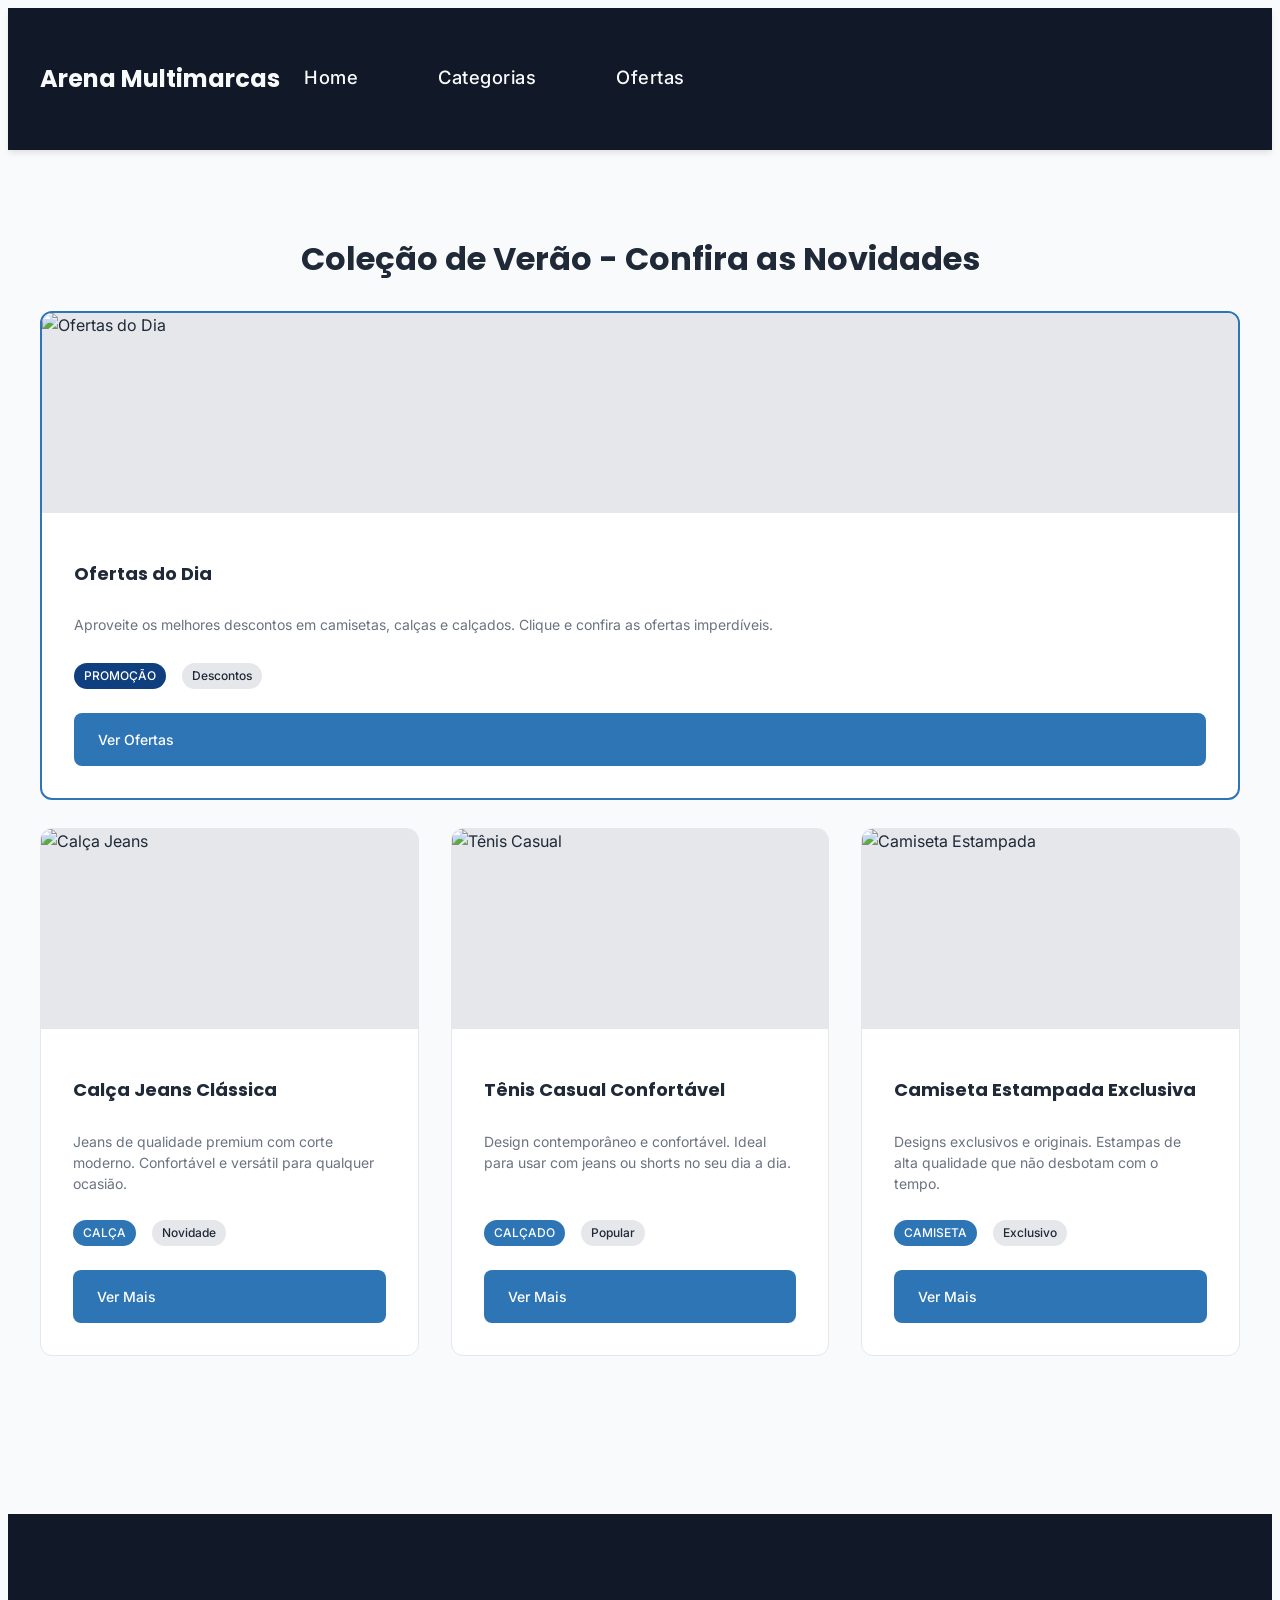
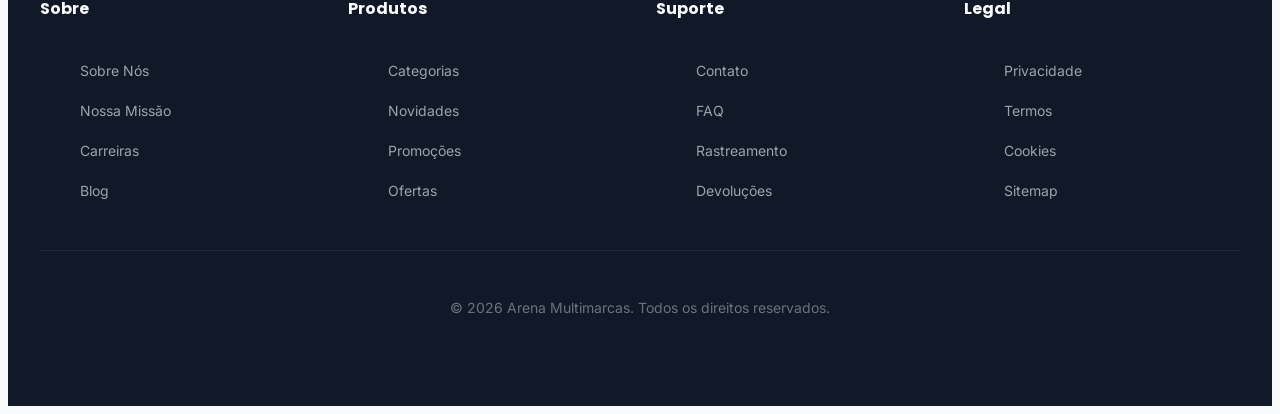
==== commit 01bd7610: "aula 10" ====
--- a/aula_03.html
+++ b/aula_03.html
@@ -11,7 +11,7 @@
   <link href="https://fonts.googleapis.com/css2?family=Inter:wght@400;500;700&family=Poppins:wght@700&display=swap" rel="stylesheet">
 
   <!-- CSS na ordem ITCSS -->
-  <link rel="stylesheet" href="css/variables.css">
+  <link rel="stylesheet" href="css/tokens/main.css">
   <link rel="stylesheet" href="css/reset.css">
   <link rel="stylesheet" href="css/base.css">
   <link rel="stylesheet" href="css/layout.css">
@@ -33,20 +33,24 @@
         <span class="navbar__hamburger-line"></span>
         <span class="navbar__hamburger-line"></span>
       </button>
-
+      
       <ul class="navbar__menu" id="navbarMenu">
-        <li class="navbar__item"><a href="aula_03.html" class="navbar__link">Início</a></li>
-        <li class="navbar__item"><a href="ofertas.html" class="navbar__link">Ofertas do Dia</a></li>
-        <li class="navbar__item"><a href="departamento.html" class="navbar__link">Todas as Categorias</a></li>
-        <li class="navbar__item"><a href="camisetas.html" class="navbar__link">Camisetas</a></li>
-        <li class="navbar__item"><a href="calcas.html" class="navbar__link">Calças</a></li>
-        <li class="navbar__item"><a href="tenis.html" class="navbar__link">Calçados</a></li>
+        <li class="navbar__item"><a href="aula_03.html" class="navbar__link">Home</a></li>
+        
+        <li class="navbar__item navbar__dropdown">
+          <a href="#" class="navbar__link">Categorias</a>
+          <ul class="navbar__submenu">
+            <li><a href="camisetas.html" class="navbar__sublink">Camisetas</a></li>
+            <li><a href="calcas.html" class="navbar__sublink">Calças</a></li>
+            <li><a href="tenis.html" class="navbar__sublink">Tênis</a></li>
+            <li><a href="relogios.html" class="navbar__sublink">Relógios</a></li>
+            <li><a href="mochilas.html" class="navbar__sublink">Mochilas</a></li>
+            <li><a href="departamento.html" class="navbar__sublink">Ver Todas</a></li>
+          </ul>
+        </li>
+        
+        <li class="navbar__item"><a href="ofertas.html" class="navbar__link">Ofertas</a></li>
       </ul>
-      <div class="navbar__actions">
-        <button class="navbar__button navbar__button--ghost" id="loginTrigger" type="button">Login</button>
-        <button class="navbar__cart navbar__button hide" id="cartButton" type="button" aria-label="Carrinho">🛒</button>
-        <span class="navbar__user-badge hide" id="userBadge"></span>
-      </div>
     </div>
   </nav>
 </header>
--- a/css/tokens/main.css
+++ b/css/tokens/main.css
@@ -0,0 +1,4 @@
+@import './primitives.css';
+@import './spacing.css';
+@import './typography.css';
+@import './semantic.css';
--- a/css/layout.css
+++ b/css/layout.css
@@ -1,5 +1,5 @@
 main {
-  max-width: 1200px;
+  max-width: var(--layout-max-width);
   margin: auto;
   padding: var(--space-md);
 }
@@ -13,7 +13,7 @@
    ======================================== */
 
 .main {
-  max-width: 1200px;
+  max-width: var(--layout-max-width);
   margin: 0 auto;
   padding: var(--space-lg);
 }
--- a/css/components/navbar.css
+++ b/css/components/navbar.css
@@ -15,7 +15,7 @@
 }
 
 .navbar__container {
-  max-width: 1200px;
+  max-width: var(--layout-max-width);
   margin: 0 auto;
   padding: var(--space-md);
   display: flex;
@@ -114,7 +114,14 @@
   color: var(--color-neutral-50);
   text-decoration: none;
   transition: background-color var(--transition-normal);
-  border-left: 4px solid transparent;
+  border-left: var(--border-thick) solid transparent;
+  font-size: 1.15rem !important; /* Aumenta o texto (o padrão era 1rem) */
+  font-weight: 500;             /* Deixa a letra levemente mais encorpada */
+  letter-spacing: 0.5px;        /* Dá um leve espaço elegante entre as letras */
+}
+
+.navbar__sublink {
+  font-size: 1rem !important; /* Mantém o texto das subcategorias um pouco menor que o das categorias principais */
 }
 
 .navbar__link:hover,
@@ -131,7 +138,7 @@
 }
 
 .navbar__button {
-  border: 1px solid rgba(255, 255, 255, 0.18);
+  border: 1px solid var(--color-border-subtle);
   background: transparent;
   color: var(--color-neutral-50);
   padding: 0.7rem 1rem;
@@ -143,7 +150,7 @@
 
 .navbar__button:hover,
 .navbar__button:focus {
-  background-color: rgba(255, 255, 255, 0.08);
+  background-color: var(--color-surface-hover);
   border-color: var(--color-primary-500);
 }
 
@@ -169,8 +176,8 @@
   display: inline-flex;
   align-items: center;
   padding: 0.5rem 0.85rem;
-  border-radius: 999px;
-  background-color: rgba(255, 255, 255, 0.12);
+  border-radius: var(--radius-full);
+  background-color: var(--color-surface-muted);
   color: var(--color-neutral-50);
   font-size: 0.9rem;
 }
@@ -195,7 +202,7 @@
 .modal__backdrop {
   position: absolute;
   inset: 0;
-  background: rgba(0, 0, 0, 0.6);
+  background: var(--color-overlay);
 }
 
 .modal__content {
@@ -203,7 +210,7 @@
   background: var(--color-neutral-50);
   border-radius: var(--radius-lg);
   padding: var(--space-xl);
-  width: min(520px, calc(100% - 2rem));
+  width: min(var(--modal-max-width), calc(100% - var(--space-lg)));
   box-shadow: var(--shadow-xl);
   z-index: 1;
 }
@@ -263,7 +270,7 @@
   .navbar__link {
     padding: var(--space-sm) var(--space-md);
     border-left: none;
-    border-bottom: 2px solid transparent;
+    border-bottom: var(--border-normal) solid transparent;
   }
 
   .navbar__link:hover,
@@ -272,3 +279,49 @@
     border-bottom-color: var(--color-primary-500);
   }
 }
+
+
+/* ========================================
+   DROPDOWN MENU - ATUALIZADO PARA CLIQUE
+   ======================================== */
+
+.navbar__dropdown {
+  position: relative;
+}
+
+/* O submenu começa sempre escondido */
+.navbar__submenu {
+  display: none;
+  list-style: none;
+  background-color: var(--color-navbar-bg); /* Mantém o fundo escuro padrão */
+  z-index: 999;
+}
+
+/* Exibe o submenu apenas quando a classe .active for injetada pelo JavaScript */
+.navbar__dropdown.active .navbar__submenu {
+  display: block;
+}
+
+/* --- Ajuste Responsivo para Celular (Mobile) --- */
+@media (max-width: 767px) {
+  .navbar__submenu {
+    position: static; /* Faz com que as categorias empurrem o menu para baixo em vez de flutuar por cima */
+    width: 100%;
+    padding-left: var(--space-md); /* Dá um recuo visual elegante nas subcategorias */
+    box-shadow: none;
+    border-radius: 0;
+    background-color: var(--color-navbar-menu); /* Um tom levemente diferente para destacar no mobile */
+  }
+}
+
+/* --- Ajuste Responsivo para Computador (Desktop) --- */
+@media (min-width: 768px) {
+  .navbar__submenu {
+    position: absolute;
+    top: 100%;
+    left: 0;
+    min-width: var(--dropdown-min-width);
+    border-radius: 0 0 var(--radius-lg) var(--radius-lg);
+    box-shadow: var(--shadow-dropdown);
+  }
+}
--- a/css/components/card.css
+++ b/css/components/card.css
@@ -26,7 +26,7 @@
 
 .card__image {
   width: 100%;
-  height: 200px;
+  height: var(--card-image-height);
   overflow: hidden;
   background-color: var(--color-neutral-200);
 }
@@ -85,7 +85,7 @@
   display: inline-block;
   background-color: var(--color-primary-500);
   color: white;
-  padding: 0.25rem 0.75rem;
+  padding: var(--space-3xs) var(--space-2xs);
   border-radius: var(--radius-full);
   font-size: var(--fs-xs);
   font-weight: var(--fw-medium);
@@ -96,7 +96,7 @@
   display: inline-block;
   background-color: var(--color-neutral-200);
   color: var(--color-text);
-  padding: 0.25rem 0.75rem;
+  padding: var(--space-3xs) var(--space-2xs);
   border-radius: var(--radius-full);
   font-size: var(--fs-xs);
   font-weight: var(--fw-medium);
--- a/css/components/footer.css
+++ b/css/components/footer.css
@@ -10,7 +10,7 @@
 }
 
 .footer__container {
-  max-width: 1200px;
+  max-width: var(--layout-max-width);
   margin: 0 auto;
   display: grid;
   grid-template-columns: 1fr;
@@ -82,8 +82,8 @@
   position: absolute;
   left: -0.5rem;
   bottom: 0;
-  width: 3px;
-  height: 3px;
+  width: var(--dot-size);
+  height: var(--dot-size);
   background-color: var(--color-primary-500);
   border-radius: var(--radius-full);
   opacity: 0;
@@ -99,7 +99,7 @@
    ======================================== */
 
 .footer__bottom {
-  max-width: 1200px;
+  max-width: var(--layout-max-width);
   margin: 0 auto;
   padding-top: var(--space-lg);
   text-align: center;
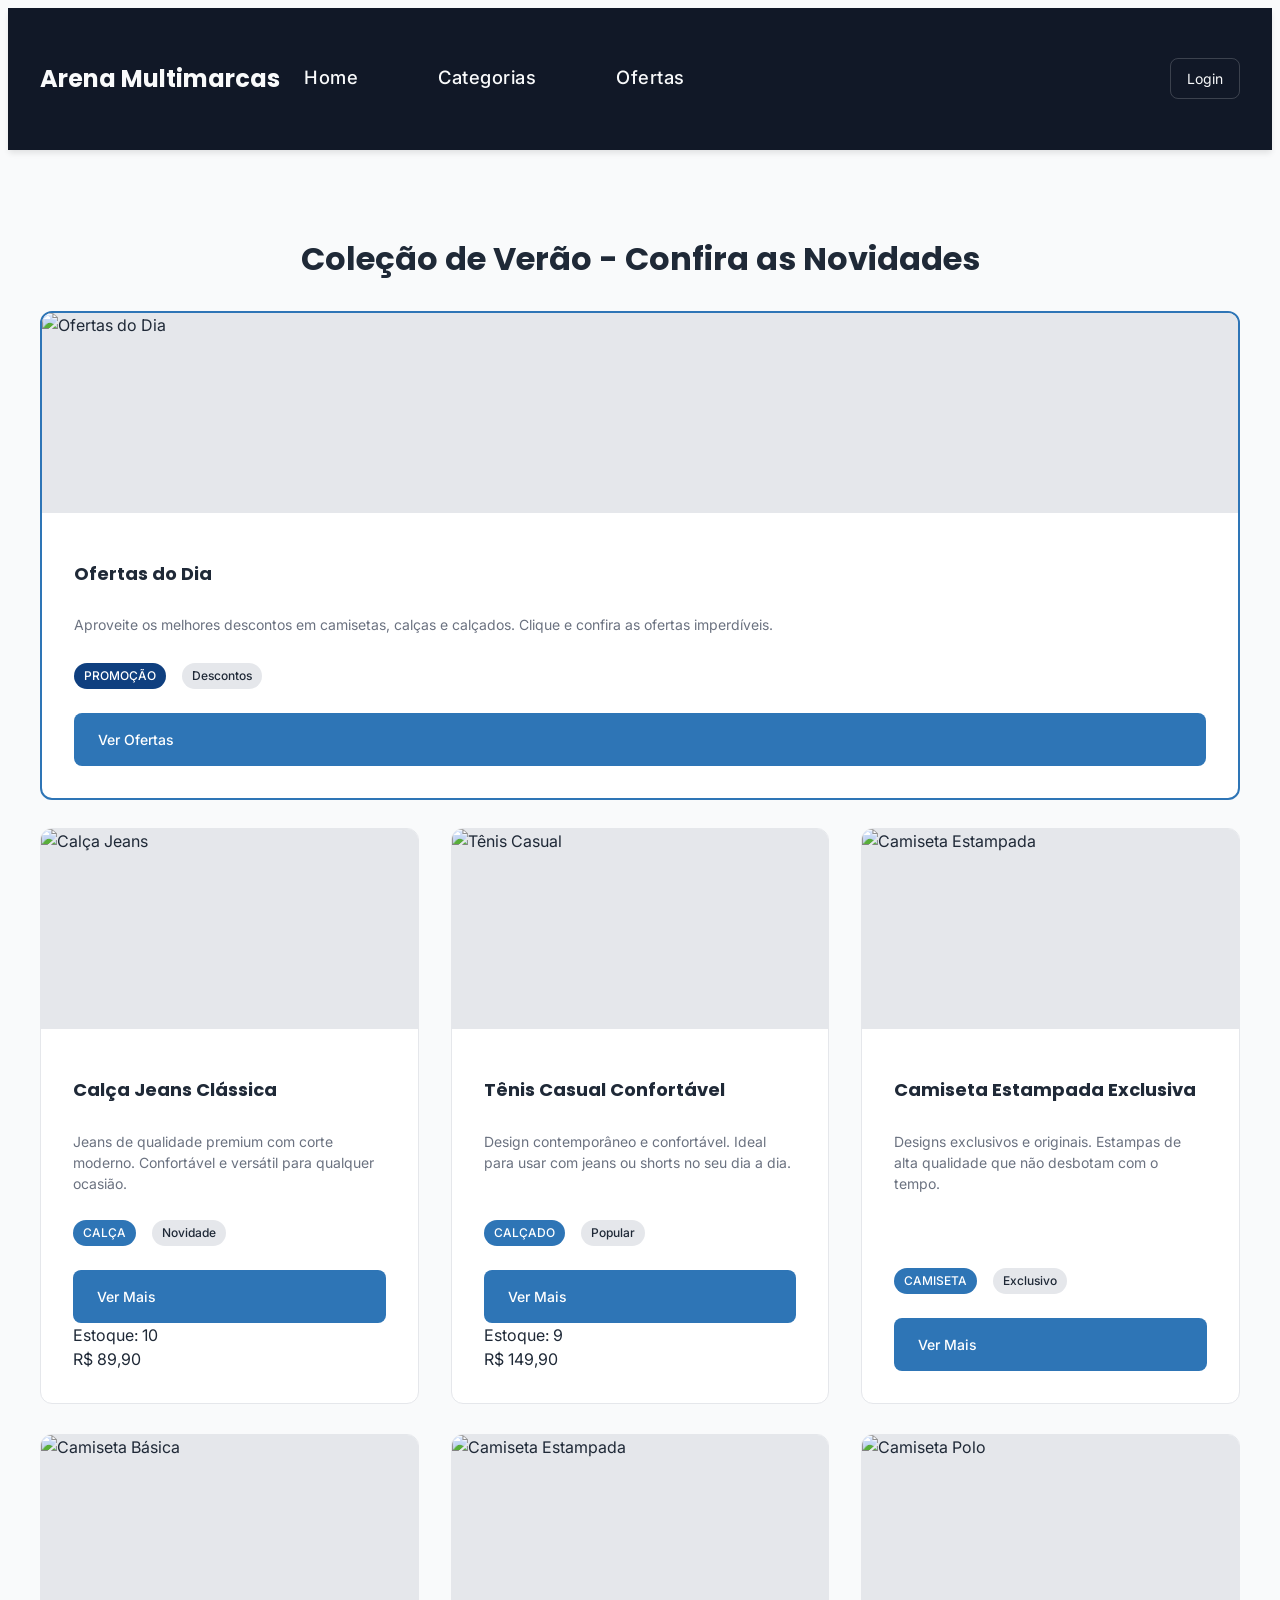
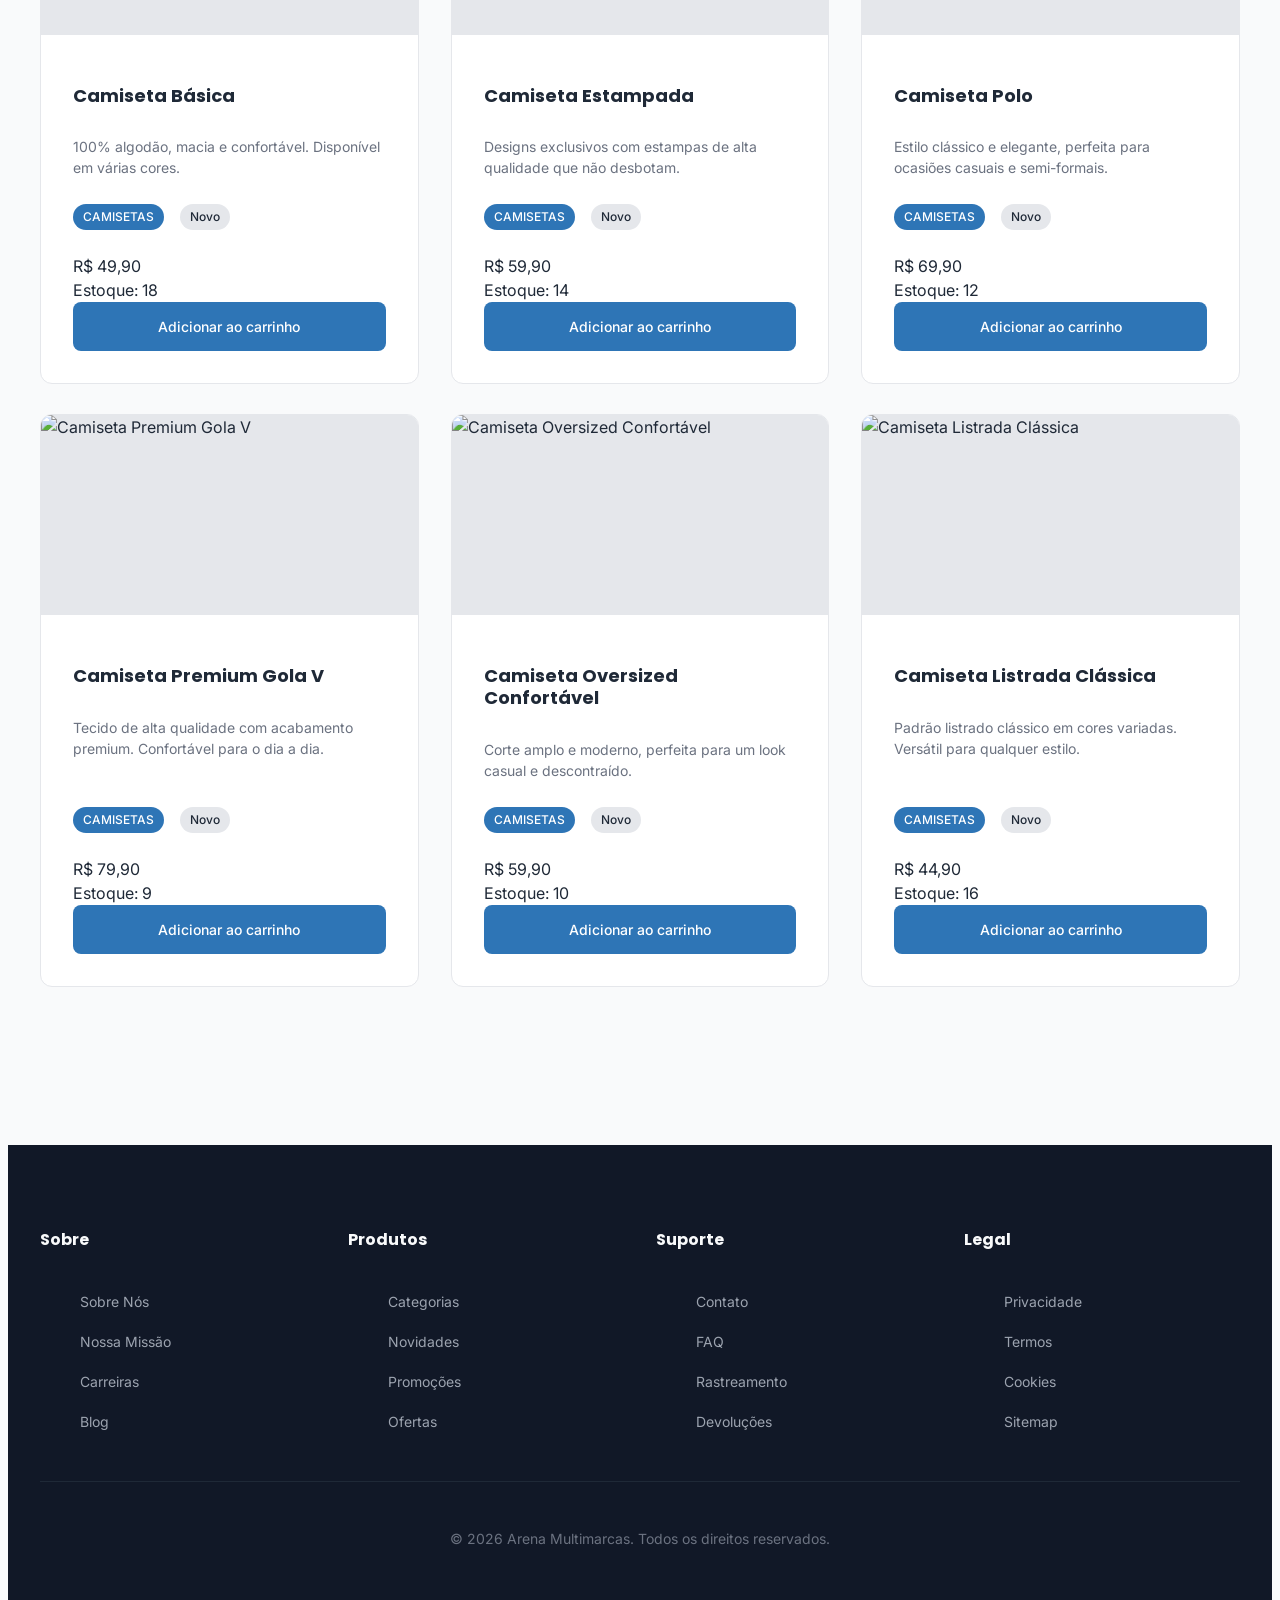
==== commit 74c975a0: "login e pagamento e ajustes" ====
--- a/aula_03.html
+++ b/aula_03.html
@@ -17,6 +17,7 @@
   <link rel="stylesheet" href="css/layout.css">
   <link rel="stylesheet" href="css/components/navbar.css">
   <link rel="stylesheet" href="css/components/card.css">
+  <link rel="stylesheet" href="css/components/form.css">
   <link rel="stylesheet" href="css/components/footer.css">
   <link rel="stylesheet" href="css/utilities.css">
 </head>
@@ -51,6 +52,12 @@
         
         <li class="navbar__item"><a href="ofertas.html" class="navbar__link">Ofertas</a></li>
       </ul>
+      <div class="navbar__actions">
+        <button id="createAdBtn" class="navbar__button hide">Criar Anúncio</button>
+        <button id="loginTrigger" class="navbar__button">Login</button>
+        <button id="cartButton" class="navbar__cart hide" aria-label="Carrinho">🛒</button>
+        <span id="userBadge" class="navbar__user-badge hide">Visitante</span>
+      </div>
     </div>
   </nav>
 </header>
@@ -187,13 +194,54 @@
         <label for="loginUser">Usuário</label>
         <input type="text" id="loginUser" name="user" placeholder="admin ou cliente" required>
         <label for="loginPassword">Senha</label>
-        <input type="password" id="loginPassword" name="password" placeholder="admim ou cliente" required>
+        <input type="password" id="loginPassword" name="password" placeholder="admin ou cliente" required>
         <button type="submit" class="card__button">Entrar</button>
-        <p class="form__help">Use senha <strong>admim</strong> para administrador ou <strong>cliente</strong> para cliente.</p>
         <p id="loginError" class="form__error" aria-live="polite"></p>
       </form>
     </div>
   </div>
+
+  <div class="modal" id="createAdModal" aria-hidden="true">
+    <div class="modal__backdrop"></div>
+    <div class="modal__content">
+      <button class="modal__close" id="closeCreateAdModal" aria-label="Fechar">×</button>
+      <h2>Criar Anúncio</h2>
+      <form id="createAdForm" class="form">
+        <label for="adTitle">Título</label>
+        <input type="text" id="adTitle" name="title" required>
+
+        <label for="adDescription">Descrição</label>
+        <textarea id="adDescription" name="description" rows="3" required></textarea>
+
+        <label for="adCategory">Categoria</label>
+        <select id="adCategory" name="category" required>
+          <option value="camisetas">Camisetas</option>
+          <option value="calcas">Calças</option>
+          <option value="tenis">Tênis</option>
+          <option value="relogios">Relógios</option>
+          <option value="mochilas">Mochilas</option>
+          <option value="ofertas">Ofertas</option>
+          <option value="departamento">Departamento</option>
+        </select>
+
+        <label for="adPrice">Preço (R$)</label>
+        <input type="number" id="adPrice" name="price" min="0" step="0.01" required>
+
+        <label for="adStock">Estoque</label>
+        <input type="number" id="adStock" name="stock" min="0" step="1" required>
+
+        <label for="adImageUrl">Link da imagem</label>
+        <input type="url" id="adImageUrl" name="imageUrl" placeholder="https://...">
+
+        <label for="adImageFile">Ou anexar imagem (.jpg, .png)</label>
+        <input type="file" id="adImageFile" name="imageFile" accept="image/*">
+
+        <button type="submit" class="card__button">Criar anúncio</button>
+        <p id="createAdError" class="form__error" aria-live="polite"></p>
+      </form>
+    </div>
+  </div>
+
 <script src="js/main.js"></script>
 </body>
 </html>
--- a/css/base.css
+++ b/css/base.css
@@ -5,6 +5,12 @@
 html {
   scroll-behavior: smooth;
   font-size: 16px;
+}
+
+@media (min-width: 1920px) {
+  html {
+    font-size: 18px;
+  }
 }
 
 body {
@@ -91,6 +97,12 @@
   cursor: pointer;
 }
 
+:focus-visible {
+  outline: 3px solid var(--color-primary-500);
+  outline-offset: 3px;
+  box-shadow: 0 0 0 3px rgba(59, 130, 246, 0.25);
+}
+
 /* ========================================
    LISTS
    ======================================== */
--- a/css/layout.css
+++ b/css/layout.css
@@ -64,4 +64,102 @@
   .cards-grid .card--featured:nth-child(1) {
     grid-column: 1 / -1;
   }
-}+}
+
+/* ========================================
+   CHECKOUT PAGE
+   ======================================== */
+
+.checkout-grid {
+  display: grid;
+  grid-template-columns: minmax(280px, 1.1fr) 0.9fr;
+  gap: var(--space-lg);
+  align-items: start;
+}
+
+.checkout-summary,
+.checkout-payment {
+  background-color: var(--color-neutral-0);
+  border: 1px solid var(--color-border);
+  border-radius: var(--radius-md);
+  padding: var(--space-lg);
+}
+
+.checkout-summary h2,
+.checkout-payment h2 {
+  margin-top: 0;
+}
+
+.checkout-total {
+  margin-top: var(--space-md);
+  font-size: var(--fs-lg);
+}
+
+.cart-table {
+  width: 100%;
+  border-collapse: collapse;
+  margin-bottom: var(--space-md);
+}
+
+.cart-table th,
+.cart-table td {
+  border: 1px solid var(--color-border);
+  padding: var(--space-2xs);
+  text-align: left;
+}
+
+.cart-remove {
+  background: transparent;
+  color: var(--color-danger-600);
+  border: none;
+  cursor: pointer;
+  padding: 0;
+  font-size: var(--fs-sm);
+}
+
+.payment-methods {
+  display: grid;
+  gap: var(--space-2xs);
+  margin-bottom: var(--space-md);
+}
+
+.payment-methods label {
+  display: flex;
+  align-items: center;
+  gap: var(--space-2xs);
+  cursor: pointer;
+}
+
+.payment-method-details {
+  display: none;
+  gap: var(--space-sm);
+}
+
+.payment-method-details.active {
+  display: grid;
+}
+
+.payment-note {
+  margin-top: var(--space-sm);
+  padding: var(--space-2xs);
+  border-radius: var(--radius-sm);
+  background: var(--color-neutral-100);
+  color: var(--color-text);
+}
+
+.payment-result {
+  margin-top: var(--space-lg);
+}
+
+.payment-result-box {
+  border: 1px solid var(--color-success-500);
+  background: rgba(34, 197, 94, 0.1);
+  padding: var(--space-md);
+  border-radius: var(--radius-md);
+}
+
+@media (max-width: 900px) {
+  .checkout-grid {
+    grid-template-columns: 1fr;
+  }
+}
--- a/css/components/navbar.css
+++ b/css/components/navbar.css
@@ -128,13 +128,39 @@
 .navbar__link:focus {
   background-color: var(--color-neutral-700);
   border-left-color: var(--color-primary-500);
-  outline: none;
+}
+
+.navbar__link:focus-visible {
+  outline: 3px solid var(--color-primary-500);
+  outline-offset: 2px;
 }
 
 .navbar__actions {
   display: none;
   align-items: center;
   gap: var(--space-sm);
+}
+
+@media (max-width: 767px) {
+  .navbar__container {
+    flex-wrap: wrap;
+  }
+
+  .navbar__actions {
+    display: flex;
+    justify-content: flex-end;
+    width: 100%;
+    gap: var(--space-sm);
+    padding: var(--space-sm) var(--space-md);
+  }
+
+  .navbar__actions .navbar__button {
+    flex: 1;
+  }
+
+  .navbar__actions .navbar__cart {
+    width: auto;
+  }
 }
 
 .navbar__button {
@@ -228,12 +254,6 @@
 
 .modal h2 {
   margin-bottom: var(--space-md);
-}
-
-.form__help {
-  margin-top: var(--space-sm);
-  color: var(--color-neutral-600);
-  font-size: 0.95rem;
 }
 
 .form__error {
--- a/css/components/form.css
+++ b/css/components/form.css
@@ -0,0 +1,32 @@
+form {
+  max-width: var(--form-max-width);
+  margin: auto;
+  display: grid;
+  grid-template-columns: 1fr;
+  gap: var(--space-sm);
+}
+
+.form label {
+  display: block;
+  width: 100%;
+  font-weight: var(--fw-medium);
+  margin-bottom: var(--space-2xs);
+  color: var(--color-text);
+}
+
+.form input,
+.form textarea,
+.form select {
+  width: 100%;
+  padding: var(--space-2xs);
+  border: 1px solid var(--color-border);
+  border-radius: var(--radius-sm);
+  background-color: var(--color-bg);
+  box-sizing: border-box;
+}
+
+.form button {
+  width: auto;
+  justify-self: start;
+}
+
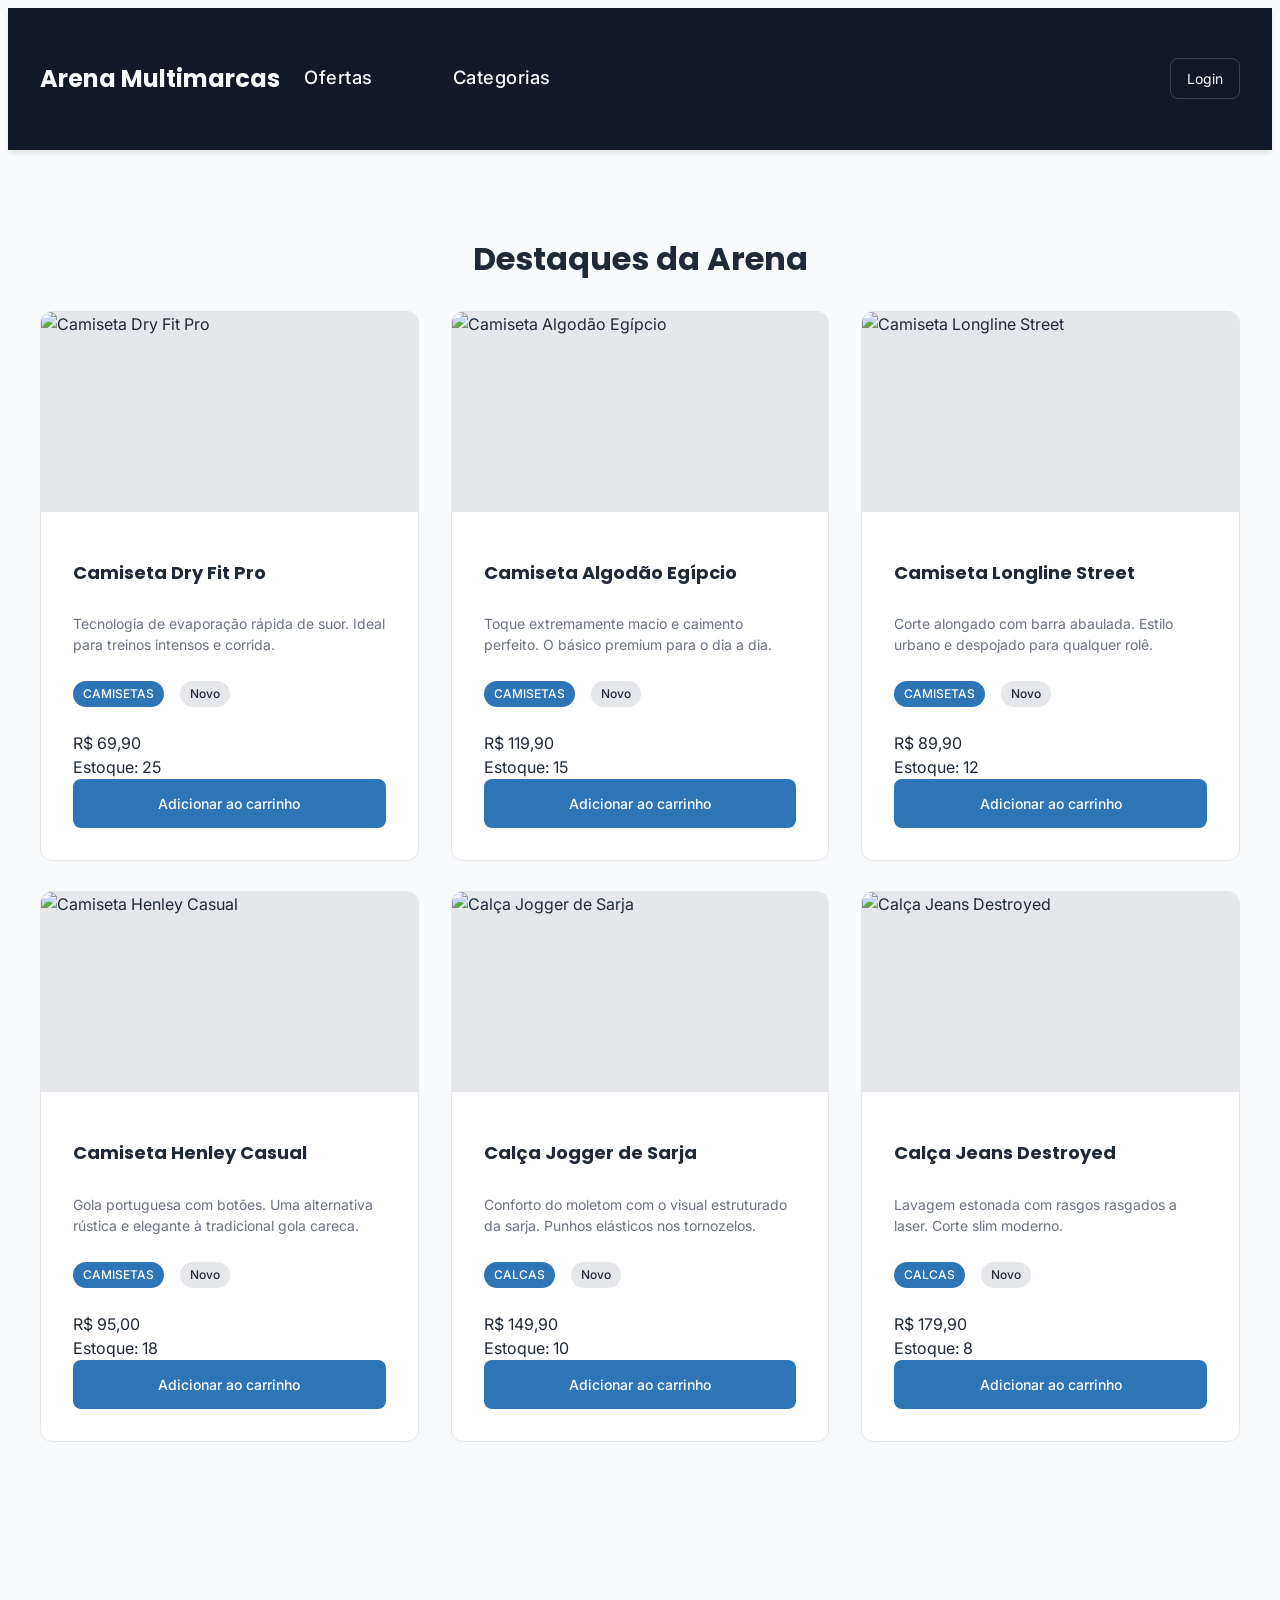
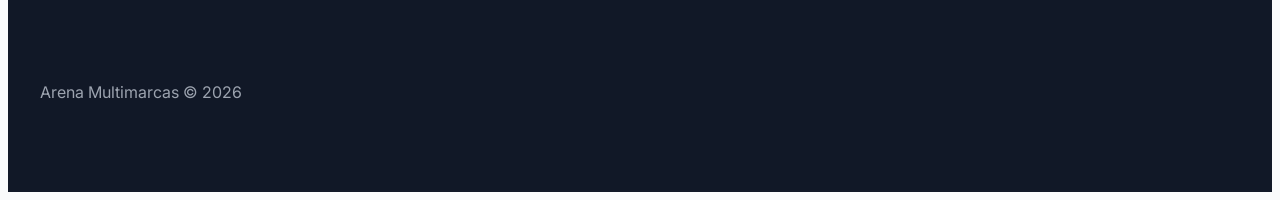
==== commit bcbdf0c0: "atualização js" ====
--- a/aula_03.html
+++ b/aula_03.html
@@ -3,14 +3,12 @@
 <head>
   <meta charset="UTF-8">
   <meta name="viewport" content="width=device-width, initial-scale=1.0">
-  <title>Arena Multimarcas - Loja de Roupas</title>
+  <title>Arena Multimarcas - Início</title>
 
-  <!-- Google Fonts -->
   <link rel="preconnect" href="https://fonts.googleapis.com">
   <link rel="preconnect" href="https://fonts.gstatic.com" crossorigin>
   <link href="https://fonts.googleapis.com/css2?family=Inter:wght@400;500;700&family=Poppins:wght@700&display=swap" rel="stylesheet">
 
-  <!-- CSS na ordem ITCSS -->
   <link rel="stylesheet" href="css/tokens/main.css">
   <link rel="stylesheet" href="css/reset.css">
   <link rel="stylesheet" href="css/base.css">
@@ -20,24 +18,59 @@
   <link rel="stylesheet" href="css/components/form.css">
   <link rel="stylesheet" href="css/components/footer.css">
   <link rel="stylesheet" href="css/utilities.css">
+
+  <style>
+    /* Estilos base para os Modais */
+    .modal {
+      display: none;
+      position: fixed;
+      top: 0; left: 0; width: 100%; height: 100%;
+      z-index: 999;
+      justify-content: center;
+      align-items: center;
+    }
+    .modal--open {
+      display: flex;
+    }
+    .modal__backdrop {
+      position: absolute;
+      top: 0; left: 0; width: 100%; height: 100%;
+      background: var(--color-overlay, rgba(0,0,0,0.6));
+    }
+    .modal__content {
+      position: relative;
+      background: var(--color-bg, #fff);
+      padding: var(--space-lg);
+      border-radius: var(--radius-md);
+      width: 100%;
+      max-width: var(--modal-max-width, 400px);
+      z-index: 1000;
+    }
+    .modal__close {
+      position: absolute;
+      top: var(--space-sm); right: var(--space-sm);
+      background: transparent; border: none; font-size: var(--fs-lg);
+    }
+    .error-msg {
+      color: var(--color-danger-500);
+      font-size: var(--fs-sm);
+      margin-bottom: var(--space-sm);
+    }
+  </style>
 </head>
-
 <body>
 
 <header class="header">
   <nav class="navbar">
     <div class="navbar__container">
       <a href="aula_03.html" class="navbar__logo">Arena Multimarcas</a>
-      
       <button class="navbar__hamburger" id="hamburgerBtn" aria-label="Toggle navigation">
         <span class="navbar__hamburger-line"></span>
         <span class="navbar__hamburger-line"></span>
         <span class="navbar__hamburger-line"></span>
       </button>
-      
       <ul class="navbar__menu" id="navbarMenu">
         <li class="navbar__item"><a href="aula_03.html" class="navbar__link">Home</a></li>
-        
         <li class="navbar__item navbar__dropdown">
           <a href="#" class="navbar__link">Categorias</a>
           <ul class="navbar__submenu">
@@ -49,7 +82,6 @@
             <li><a href="departamento.html" class="navbar__sublink">Ver Todas</a></li>
           </ul>
         </li>
-        
         <li class="navbar__item"><a href="ofertas.html" class="navbar__link">Ofertas</a></li>
       </ul>
       <div class="navbar__actions">
@@ -64,183 +96,84 @@
 
 <main class="main">
   <section class="section">
-    <h2 class="section__title">Coleção de Verão - Confira as Novidades</h2>
-    <div class="cards-grid">
-      
-      <!-- Banner Card - Ofertas -->
-      <article class="card card--featured">
-        <div class="card__image">
-          <img src="https://images.unsplash.com/photo-1512436991641-6745cdb1723f?w=1200&h=600&fit=crop" alt="Ofertas do Dia">
-        </div>
-        <div class="card__content">
-          <h3 class="card__title">Ofertas do Dia</h3>
-          <p class="card__description">Aproveite os melhores descontos em camisetas, calças e calçados. Clique e confira as ofertas imperdíveis.</p>
-          <div class="card__meta">
-            <span class="card__category">Promoção</span>
-            <span class="card__level">Descontos</span>
-          </div>
-          <a href="ofertas.html" class="card__button">Ver Ofertas</a>
-        </div>
-      </article>
+    <h1 class="section__title">Destaques da Arena</h1>
+    
+    <div class="cards-grid"></div>
 
-      <!-- Card 2 -->
-      <article class="card">
-        <div class="card__image">
-          <img src="https://images.unsplash.com/photo-1542272604-787c3835535d?w=400&h=300&fit=crop" alt="Calça Jeans">
-        </div>
-        <div class="card__content">
-          <h3 class="card__title">Calça Jeans Clássica</h3>
-          <p class="card__description">Jeans de qualidade premium com corte moderno. Confortável e versátil para qualquer ocasião.</p>
-          <div class="card__meta">
-            <span class="card__category">Calça</span>
-            <span class="card__level">Novidade</span>
-          </div>
-          <a href="calcas.html" class="card__button">Ver Mais</a>
-        </div>
-      </article>
-
-      <!-- Card 3 -->
-      <article class="card">
-        <div class="card__image">
-          <img src="https://images.unsplash.com/photo-1542291026-7eec264c27ff?w=400&h=300&fit=crop" alt="Tênis Casual">
-        </div>
-        <div class="card__content">
-          <h3 class="card__title">Tênis Casual Confortável</h3>
-          <p class="card__description">Design contemporâneo e confortável. Ideal para usar com jeans ou shorts no seu dia a dia.</p>
-          <div class="card__meta">
-            <span class="card__category">Calçado</span>
-            <span class="card__level">Popular</span>
-          </div>
-          <a href="tenis.html" class="card__button">Ver Mais</a>
-        </div>
-      </article>
-
-      <!-- Card 4 -->
-      <article class="card">
-        <div class="card__image">
-          <img src="https://images.unsplash.com/photo-1523293182086-7651a899d37f?w=400&h=300&fit=crop" alt="Camiseta Estampada">
-        </div>
-        <div class="card__content">
-          <h3 class="card__title">Camiseta Estampada Exclusiva</h3>
-          <p class="card__description">Designs exclusivos e originais. Estampas de alta qualidade que não desbotam com o tempo.</p>
-          <div class="card__meta">
-            <span class="card__category">Camiseta</span>
-            <span class="card__level">Exclusivo</span>
-          </div>
-          <a href="camisetas.html" class="card__button">Ver Mais</a>
-        </div>
-      </article>
-
-    </div>
   </section>
 </main>
 
 <footer class="footer">
-  <div class="footer__container">
-    <div class="footer__column">
-      <h4 class="footer__title">Sobre</h4>
-      <ul class="footer__list">
-        <li><a href="#" class="footer__link">Sobre Nós</a></li>
-        <li><a href="#" class="footer__link">Nossa Missão</a></li>
-        <li><a href="#" class="footer__link">Carreiras</a></li>
-        <li><a href="#" class="footer__link">Blog</a></li>
-      </ul>
-    </div>
-
-    <div class="footer__column">
-      <h4 class="footer__title">Produtos</h4>
-      <ul class="footer__list">
-        <li><a href="#" class="footer__link">Categorias</a></li>
-        <li><a href="#" class="footer__link">Novidades</a></li>
-        <li><a href="#" class="footer__link">Promoções</a></li>
-        <li><a href="#" class="footer__link">Ofertas</a></li>
-      </ul>
-    </div>
-
-    <div class="footer__column">
-      <h4 class="footer__title">Suporte</h4>
-      <ul class="footer__list">
-        <li><a href="#" class="footer__link">Contato</a></li>
-        <li><a href="#" class="footer__link">FAQ</a></li>
-        <li><a href="#" class="footer__link">Rastreamento</a></li>
-        <li><a href="#" class="footer__link">Devoluções</a></li>
-      </ul>
-    </div>
-
-    <div class="footer__column">
-      <h4 class="footer__title">Legal</h4>
-      <ul class="footer__list">
-        <li><a href="#" class="footer__link">Privacidade</a></li>
-        <li><a href="#" class="footer__link">Termos</a></li>
-        <li><a href="#" class="footer__link">Cookies</a></li>
-        <li><a href="#" class="footer__link">Sitemap</a></li>
-      </ul>
-    </div>
-  </div>
-
-  <div class="footer__bottom">
-    <p class="footer__copyright">
-      © <span id="footerYear">2026</span> Arena Multimarcas. Todos os direitos reservados.
-    </p>
+  <div class="footer__inner">
+    <p>Arena Multimarcas © <span id="footerYear"></span></p>
   </div>
 </footer>
 
-  <div class="modal" id="loginModal" aria-hidden="true">
-    <div class="modal__backdrop" id="modalBackdrop"></div>
-    <div class="modal__content">
-      <button class="modal__close" id="closeLoginModal" aria-label="Fechar">×</button>
-      <h2>Entrar no site</h2>
-      <form id="loginForm" class="form">
-        <label for="loginUser">Usuário</label>
-        <input type="text" id="loginUser" name="user" placeholder="admin ou cliente" required>
+<div id="loginModal" class="modal" aria-hidden="true">
+  <div class="modal__backdrop"></div>
+  <div class="modal__content">
+    <button id="closeLoginModal" class="modal__close">✖</button>
+    <h2>Fazer Login</h2>
+    <div id="loginError" class="error-msg"></div>
+    <form id="loginForm" class="form">
+      <div class="form__group">
+        <label for="loginUser">Usuário (cliente ou admin)</label>
+        <input type="text" id="loginUser" required>
+      </div>
+      <div class="form__group">
         <label for="loginPassword">Senha</label>
-        <input type="password" id="loginPassword" name="password" placeholder="admin ou cliente" required>
-        <button type="submit" class="card__button">Entrar</button>
-        <p id="loginError" class="form__error" aria-live="polite"></p>
-      </form>
-    </div>
+        <input type="password" id="loginPassword" required>
+      </div>
+      <button type="submit" class="card__button u-margin-top">Entrar</button>
+    </form>
   </div>
+</div>
 
-  <div class="modal" id="createAdModal" aria-hidden="true">
-    <div class="modal__backdrop"></div>
-    <div class="modal__content">
-      <button class="modal__close" id="closeCreateAdModal" aria-label="Fechar">×</button>
-      <h2>Criar Anúncio</h2>
-      <form id="createAdForm" class="form">
-        <label for="adTitle">Título</label>
-        <input type="text" id="adTitle" name="title" required>
-
-        <label for="adDescription">Descrição</label>
-        <textarea id="adDescription" name="description" rows="3" required></textarea>
-
-        <label for="adCategory">Categoria</label>
-        <select id="adCategory" name="category" required>
+<div id="createAdModal" class="modal" aria-hidden="true">
+  <div class="modal__backdrop"></div>
+  <div class="modal__content">
+    <button id="closeCreateAdModal" class="modal__close">✖</button>
+    <h2>Criar Novo Anúncio</h2>
+    <div id="createAdError" class="error-msg"></div>
+    <form id="createAdForm" class="form">
+      <div class="form__group">
+        <label>Título do Produto</label>
+        <input type="text" name="title" required>
+      </div>
+      <div class="form__group">
+        <label>Descrição</label>
+        <textarea name="description" rows="2" required></textarea>
+      </div>
+      <div class="form__group">
+        <label>Categoria</label>
+        <select name="category" required>
           <option value="camisetas">Camisetas</option>
           <option value="calcas">Calças</option>
           <option value="tenis">Tênis</option>
           <option value="relogios">Relógios</option>
           <option value="mochilas">Mochilas</option>
-          <option value="ofertas">Ofertas</option>
-          <option value="departamento">Departamento</option>
         </select>
-
-        <label for="adPrice">Preço (R$)</label>
-        <input type="number" id="adPrice" name="price" min="0" step="0.01" required>
-
-        <label for="adStock">Estoque</label>
-        <input type="number" id="adStock" name="stock" min="0" step="1" required>
-
-        <label for="adImageUrl">Link da imagem</label>
-        <input type="url" id="adImageUrl" name="imageUrl" placeholder="https://...">
-
-        <label for="adImageFile">Ou anexar imagem (.jpg, .png)</label>
-        <input type="file" id="adImageFile" name="imageFile" accept="image/*">
-
-        <button type="submit" class="card__button">Criar anúncio</button>
-        <p id="createAdError" class="form__error" aria-live="polite"></p>
-      </form>
-    </div>
+      </div>
+      <div class="form__group">
+        <label>Preço (R$)</label>
+        <input type="number" name="price" step="0.01" required>
+      </div>
+      <div class="form__group">
+        <label>Estoque Inicial</label>
+        <input type="number" name="stock" required>
+      </div>
+      <div class="form__group">
+        <label>URL da Imagem</label>
+        <input type="url" name="imageUrl" placeholder="https://...">
+      </div>
+      <div class="form__group">
+        <label>Ou anexe um arquivo (.jpg, .png)</label>
+        <input type="file" name="imageFile" accept="image/png, image/jpeg">
+      </div>
+      <button type="submit" class="card__button u-margin-top">Salvar Anúncio</button>
+    </form>
   </div>
+</div>
 
 <script src="js/main.js"></script>
 </body>
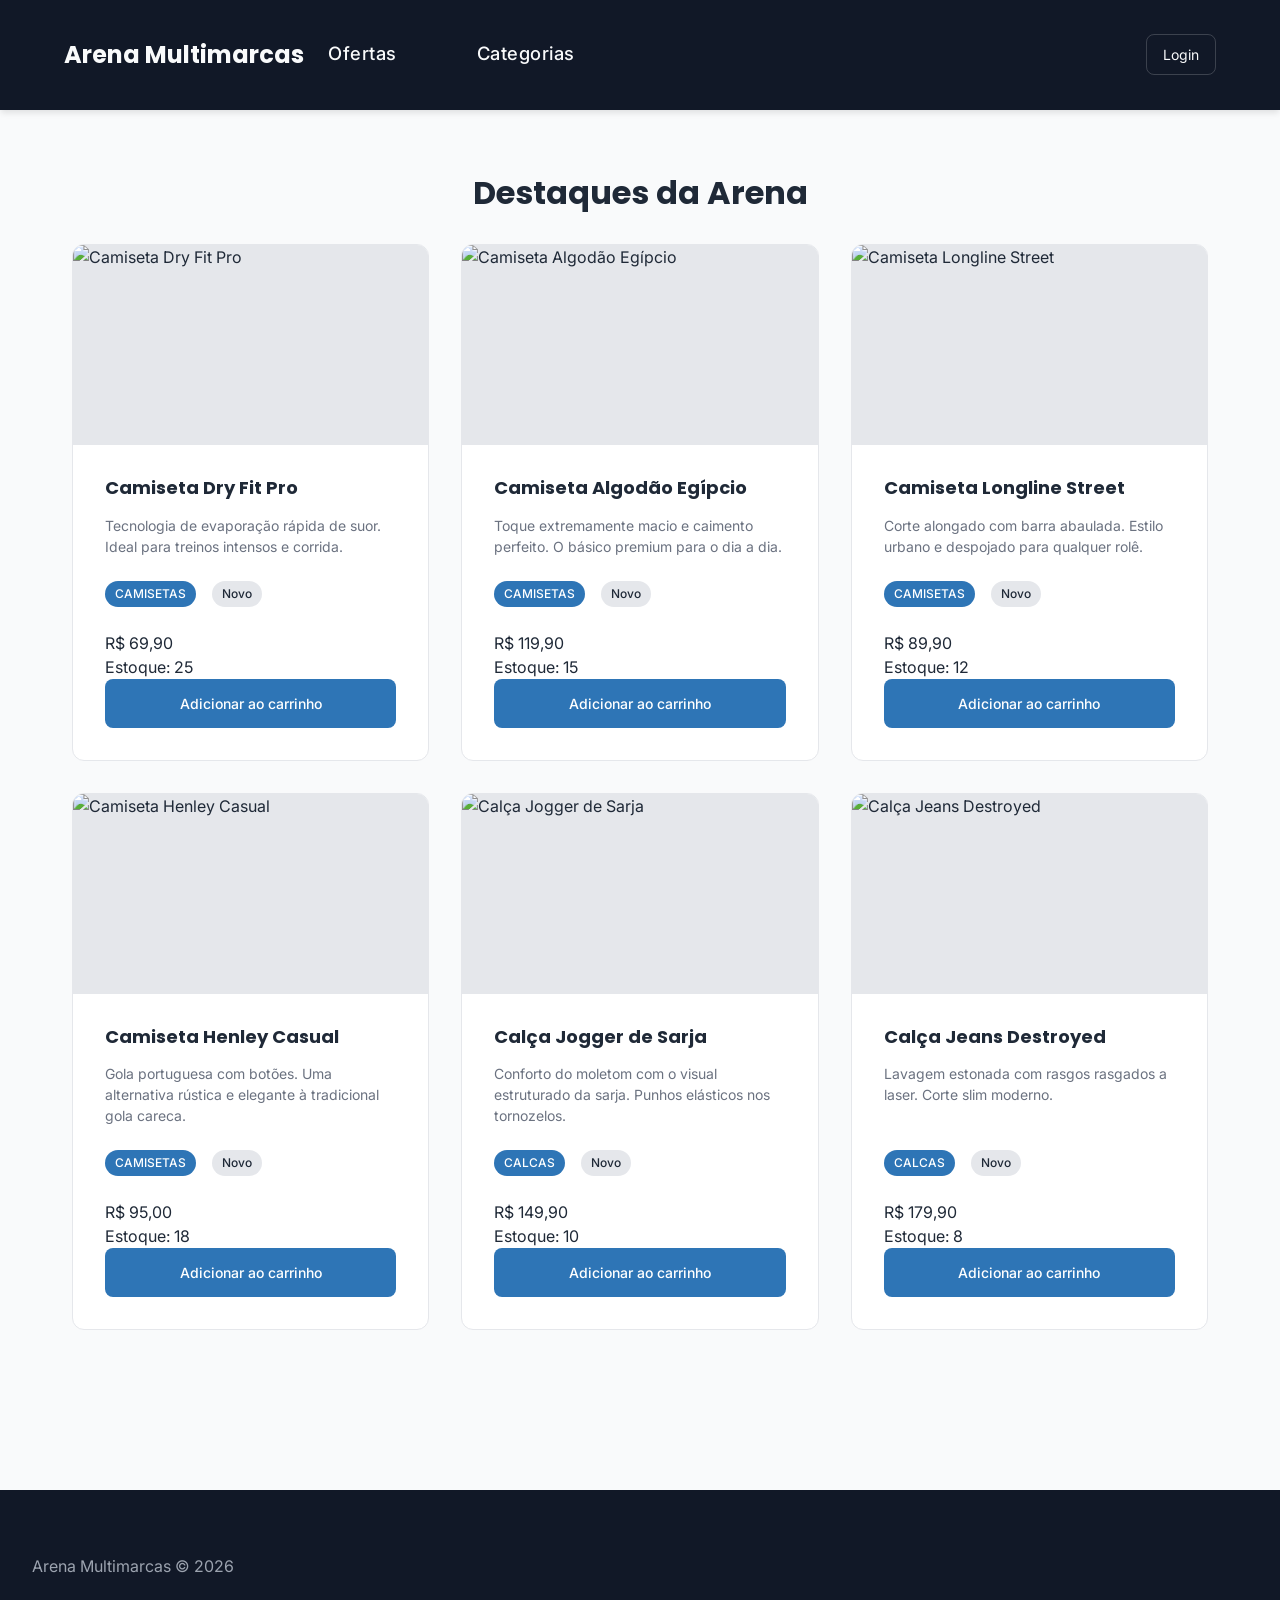
==== commit 5af64bff: "pj 90%" ====
--- a/aula_03.html
+++ b/aula_03.html
@@ -5,10 +5,13 @@
   <meta name="viewport" content="width=device-width, initial-scale=1.0">
   <title>Arena Multimarcas - Início</title>
 
+
+  <!-- LINKS PARA FONTES  -->
   <link rel="preconnect" href="https://fonts.googleapis.com">
   <link rel="preconnect" href="https://fonts.gstatic.com" crossorigin>
   <link href="https://fonts.googleapis.com/css2?family=Inter:wght@400;500;700&family=Poppins:wght@700&display=swap" rel="stylesheet">
 
+  <!-- LINKS PARA CSS -->
   <link rel="stylesheet" href="css/tokens/main.css">
   <link rel="stylesheet" href="css/reset.css">
   <link rel="stylesheet" href="css/base.css">
@@ -20,7 +23,8 @@
   <link rel="stylesheet" href="css/utilities.css">
 
   <style>
-    /* Estilos base para os Modais */
+
+    /* JANELA DE LOGIN E CRIAÇÃO DE ANÚNCIO */
     .modal {
       display: none;
       position: fixed;
@@ -44,6 +48,9 @@
       border-radius: var(--radius-md);
       width: 100%;
       max-width: var(--modal-max-width, 400px);
+      max-height: 90vh;
+      overflow-y: auto;
+      scrollbar-width: thin;
       z-index: 1000;
     }
     .modal__close {
@@ -56,6 +63,10 @@
       font-size: var(--fs-sm);
       margin-bottom: var(--space-sm);
     }
+
+    /*_____________________________________________________FINAL MODAIS_____________________________________________________*/
+
+
   </style>
 </head>
 <body>
@@ -71,7 +82,7 @@
       </button>
       <ul class="navbar__menu" id="navbarMenu">
         <li class="navbar__item"><a href="aula_03.html" class="navbar__link">Home</a></li>
-        <li class="navbar__item navbar__dropdown">
+        <li class="navbar__item navbar__dropdown"> <!-- DROPDOWN DE CATEGORIAS -->
           <a href="#" class="navbar__link">Categorias</a>
           <ul class="navbar__submenu">
             <li><a href="camisetas.html" class="navbar__sublink">Camisetas</a></li>
@@ -98,7 +109,11 @@
   <section class="section">
     <h1 class="section__title">Destaques da Arena</h1>
     
-    <div class="cards-grid"></div>
+    <div class="cards-grid">
+
+    <!-- ESPAÇO PARA OS CARDS DE PRODUTOS QUE SERÃO EXIBIDOS VIA JAVASCRIPT -->
+
+    </div>
 
   </section>
 </main>
@@ -109,6 +124,10 @@
   </div>
 </footer>
 
+
+<!-- MODAL DE LOGIN / CRIAR ANÚNCIO -->
+
+<!-- JANELA DE LOGIN -->
 <div id="loginModal" class="modal" aria-hidden="true">
   <div class="modal__backdrop"></div>
   <div class="modal__content">
@@ -129,6 +148,8 @@
   </div>
 </div>
 
+
+<!-- JANELA DE CRIAÇÃO DE ANÚNCIO -->
 <div id="createAdModal" class="modal" aria-hidden="true">
   <div class="modal__backdrop"></div>
   <div class="modal__content">
@@ -175,6 +196,9 @@
   </div>
 </div>
 
-<script src="js/main.js"></script>
+<!--__________________________________________FINAL DA CRIAÇÃO DE LOGIN / ANÚNCIO____________________________________-->
+
+
+<script src="js/main.js"></script> <!-- LINK PARA O JAVASCRIPT QUE CONTÉM TODA A LÓGICA DE INTERAÇÃO DO SITE -->
 </body>
 </html>
--- a/css/tokens/main.css
+++ b/css/tokens/main.css
@@ -1,3 +1,10 @@
+
+/* ========================================
+   TOKENS
+   ======================================== */
+   /* Este arquivo é o ponto de entrada para os tokens de design, que são as variáveis CSS que definem as cores, tipografia, espaçamento
+    e outros aspectos visuais do projeto.*/
+
 @import './primitives.css';
 @import './spacing.css';
 @import './typography.css';
--- a/css/layout.css
+++ b/css/layout.css
@@ -48,19 +48,18 @@
   }
 }
 
-/* Desktop (>= 1200px) - 3 columns */
+
 @media (min-width: 1200px) {
   .cards-grid {
     grid-template-columns: repeat(3, 1fr);
   }
 
-  /* Card featured spans 2 columns on desktop */
+
   .card--featured {
     grid-column: span 2;
     grid-row: span 1;
   }
 
-  /* Optional: Featured card can be full width for better design */
   .cards-grid .card--featured:nth-child(1) {
     grid-column: 1 / -1;
   }
--- a/css/components/navbar.css
+++ b/css/components/navbar.css
@@ -1,8 +1,12 @@
 /* ========================================
    NAVBAR COMPONENT
    ======================================== */
+/* Navbar usada para navegação principal do site, exibindo o logo, links de navegação e ações do usuário. 
+O layout é responsivo, adaptando-se a diferentes tamanhos de tela usando flexbox e media queries. */
 
 .header {
+  /* Container principal do header, com fundo escuro e sombra para criar destaque. 
+  O header é fixo no topo da página para garantir que a navegação esteja sempre acessível. */
   background-color: var(--color-neutral-900);
   box-shadow: var(--shadow-md);
   position: sticky;
@@ -11,10 +15,13 @@
 }
 
 .navbar {
+    /* Container interno da navbar, com largura máxima definida para centralizar o conteúdo e layout flexível para organizar o logo, links de navegação e ações do usuário. 
+    O espaçamento entre os elementos é controlado por gap, e o padding garante um espaçamento adequado dentro da navbar. */
   width: 100%;
 }
 
 .navbar__container {
+  /* Container interno da navbar, com largura máxima definida para centralizar o conteúdo e layout flexível para organizar o logo, links de navegação e ações do usuário.*/
   max-width: var(--layout-max-width);
   margin: 0 auto;
   padding: var(--space-md);
@@ -39,6 +46,9 @@
 /* ========================================
    HAMBURGER MENU (Mobile First)
    ======================================== */
+   /* hamburger menu usado para exibir o menu de navegação em dispositivos móveis. 
+   O menu é ativado por um botão de hambúrguer, que se transforma em um ícone de "X" quando o menu está aberto. 
+   O menu é exibido como uma lista vertical que cobre toda a largura da tela, com links de navegação e ações do usuário organizados de forma clara e acessível. */
 
 .navbar__hamburger {
   display: flex;
@@ -74,6 +84,7 @@
 /* ========================================
    MENU (Mobile Vertical)
    ======================================== */
+   /* menu usado para exibir os links de navegação em dispositivos móveis.*/
 
 .navbar__menu {
   display: none;
@@ -124,7 +135,7 @@
   font-size: 1rem !important; /* Mantém o texto das subcategorias um pouco menor que o das categorias principais */
 }
 
-.navbar__link:hover,
+.navbar__link:hover, 
 .navbar__link:focus {
   background-color: var(--color-neutral-700);
   border-left-color: var(--color-primary-500);
@@ -141,7 +152,9 @@
   gap: var(--space-sm);
 }
 
-@media (max-width: 767px) {
+@media (max-width: 767px) { /* Ajustes para telas menores, como smartphones */
+   /* ajustes para telas menores, como smartphones, onde o layout da navbar é adaptado para melhor usabilidade. 
+   O menu de navegação é exibido como uma lista vertical que cobre toda a largura da tela, e as ações do usuário são organizadas de forma clara e acessível. */
   .navbar__container {
     flex-wrap: wrap;
   }
@@ -163,7 +176,9 @@
   }
 }
 
-.navbar__button {
+.navbar__button { 
+  /* botão usado para ações como "Login", "Registrar" ou "Sair". 
+  O botão tem um estilo de destaque com bordas arredondadas, cor de fundo neutra e um efeito de hover que muda a cor de fundo e a borda para criar um feedback visual claro. */
   border: 1px solid var(--color-border-subtle);
   background: transparent;
   color: var(--color-neutral-50);
@@ -185,7 +200,7 @@
   border-color: var(--color-primary-500);
 }
 
-.navbar__cart {
+.navbar__cart { /* ícone de carrinho usado para acessar o carrinho de compras.*/
   display: inline-flex;
   align-items: center;
   justify-content: center;
@@ -208,11 +223,11 @@
   font-size: 0.9rem;
 }
 
-.hide {
+.hide { /* classe utilitária para esconder elementos, usada para ocultar o menu de navegação em dispositivos móveis quando não está ativo. */
   display: none !important;
 }
 
-.modal {
+.modal { /* modal usado para exibir conteúdo em uma sobreposição, como formulários de login, detalhes de produtos ou mensagens de confirmação.*/
   position: fixed;
   inset: 0;
   display: none;
@@ -221,27 +236,29 @@
   z-index: calc(var(--z-sticky) + 10);
 }
 
-.modal--open {
+.modal--open { /* classe usada para abrir o modal, que exibe o conteúdo em uma sobreposição centralizada na tela. */
   display: flex;
 }
 
-.modal__backdrop {
+.modal__backdrop { /* plano de fundo do modal, que cobre toda a tela com uma cor semi-transparente para criar um efeito de foco no conteúdo do modal. */
   position: absolute;
   inset: 0;
   background: var(--color-overlay);
 }
 
-.modal__content {
+.modal__content { 
+  /* conteúdo do modal, que é posicionado acima do plano de fundo e tem um estilo de destaque com fundo branco, bordas arredondadas 
+  e sombra para criar uma aparência de cartão.*/
   position: relative;
   background: var(--color-neutral-50);
   border-radius: var(--radius-lg);
   padding: var(--space-xl);
   width: min(var(--modal-max-width), calc(100% - var(--space-lg)));
   box-shadow: var(--shadow-xl);
-  z-index: 1;
-}
-
-.modal__close {
+  z-index: 1; /* Garante que o conteúdo do modal fique acima do plano de fundo. */
+}
+
+.modal__close { 
   position: absolute;
   top: var(--space-sm);
   right: var(--space-sm);
--- a/css/components/card.css
+++ b/css/components/card.css
@@ -1,6 +1,8 @@
 /* ========================================
    CARD COMPONENT
    ======================================== */
+
+   /* Card usado para exibir produtos, categorias ou qualquer conteúdo visualmente destacado. */
 
 .card {
   background-color: var(--color-bg);
@@ -16,6 +18,7 @@
 }
 
 .card:hover {
+  /* Efeito de elevação ao passar o mouse */
   transform: translateY(-0.5rem);
   box-shadow: var(--shadow-xl);
 }
@@ -24,7 +27,10 @@
    CARD IMAGE
    ======================================== */
 
+   /* card usado para exibir uma imagem de produto ou categoria. A imagem é responsiva e tem um efeito de zoom ao passar o mouse. */
+
 .card__image {
+  /* Container para a imagem do card, com altura fixa e overflow oculto para criar um efeito de corte. */
   width: 100%;
   height: var(--card-image-height);
   overflow: hidden;
@@ -32,6 +38,7 @@
 }
 
 .card__image img {
+  /* A imagem dentro do card, que se ajusta ao container e tem um efeito de zoom suave ao passar o mouse. */
   width: 100%;
   height: 100%;
   object-fit: cover;
@@ -39,14 +46,18 @@
 }
 
 .card:hover .card__image img {
+  /* Efeito de zoom ao passar o mouse sobre a imagem do card. */
   transform: scale(1.05);
 }
 
 /* ========================================
    CARD CONTENT
    ======================================== */
+   /* card usado para exibir o conteúdo textual do produto ou categoria, como título, descrição e meta-informações. 
+   O conteúdo é organizado em uma coluna flexível para garantir que o botão fique sempre na parte inferior do card. */
 
 .card__content {
+  /* Container para o conteúdo do card, com padding e layout flexível para organizar o título, descrição e meta-informações. */
   padding: var(--space-lg);
   display: flex;
   flex-direction: column;
@@ -54,6 +65,7 @@
 }
 
 .card__title {
+  /* Título do card, com estilo de destaque usando a fonte de heading, tamanho grande e peso bold. */
   font-family: var(--ff-heading);
   font-size: var(--fs-lg);
   font-weight: var(--fw-bold);
@@ -63,6 +75,8 @@
 }
 
 .card__description {
+  /* Descrição do card, com estilo mais leve usando a fonte primária, tamanho pequeno e cor de texto mais clara.
+   O flex-grow garante que a descrição ocupe o espaço disponível, empurrando o botão para a parte inferior do card. */
   font-size: var(--fs-sm);
   color: var(--color-text-light);
   line-height: var(--lh-normal);
@@ -73,8 +87,10 @@
 /* ========================================
    CARD META
    ======================================== */
+   /* card usado para exibir informações adicionais sobre o produto ou categoria, como categoria, nível ou outras tags.*/
 
 .card__meta {
+  /* Container para as meta-informações do card, com layout flexível para organizar as tags de categoria, nível ou outras informações adicionais. */
   display: flex;
   gap: var(--space-sm);
   margin-bottom: var(--space-md);
@@ -82,6 +98,7 @@
 }
 
 .card__category {
+  /* Tag de categoria do card, com estilo de destaque usando um fundo colorido, cor de texto clara e bordas arredondadas. */
   display: inline-block;
   background-color: var(--color-primary-500);
   color: white;
@@ -93,6 +110,7 @@
 }
 
 .card__level {
+  /* Tag de nível do card, com estilo mais neutro usando um fundo cinza claro, cor de texto escura e bordas arredondadas. */
   display: inline-block;
   background-color: var(--color-neutral-200);
   color: var(--color-text);
@@ -105,8 +123,11 @@
 /* ========================================
    CARD BUTTON
    ======================================== */
+    /* botão do card usado para ações como "Adicionar ao Carrinho", "Ver Detalhes" ou "Comprar Agora". 
+    O botão tem um estilo de destaque com cor de fundo primária, texto branco e um efeito de hover que muda a cor de fundo e adiciona uma leve elevação. */
 
 .card__button {
+  /* Botão do card, com estilo de destaque usando a cor primária, texto branco e bordas arredondadas. O botão é posicionado na parte inferior do card graças ao layout flexível do conteúdo. */
   padding: var(--space-sm) var(--space-md);
   background-color: var(--color-primary-500);
   color: white;
@@ -116,29 +137,34 @@
   font-size: var(--fs-sm);
   font-weight: var(--fw-medium);
   cursor: pointer;
-  transition: 
+  transition: /* Efeito de transição suave para mudanças de cor e transformações ao interagir com o botão. */
     background-color var(--transition-normal),
     transform var(--transition-fast);
 }
 
 .card__button:hover {
+  /* Efeito de hover para o botão do card, que muda a cor de fundo para um tom mais escuro da cor primária e adiciona uma leve elevação. */
   background-color: var(--color-primary-600);
   transform: translateY(-2px);
 }
 
 .card__button:active {
+  /* Efeito de clique para o botão do card, que adiciona uma leve depressão para simular o efeito de pressionar o botão. */
   transform: translateY(0);
 }
 
 /* ========================================
    CARD FEATURED VARIANT
    ======================================== */
+   /* variante de card usado para destacar produtos ou categorias especiais, como promoções, lançamentos ou itens em destaque.*/
 
 .card--featured {
+  /* Variante de card para itens em destaque, com bordas mais grossas e coloridas para chamar a atenção. */
   border-color: var(--color-primary-500);
   border-width: var(--border-normal);
 }
 
 .card--featured .card__category {
+  /* Tag de categoria para itens em destaque, com um fundo mais vibrante para realçar a importância do item. */
   background-color: var(--color-primary-700);
 }
--- a/css/components/form.css
+++ b/css/components/form.css
@@ -1,3 +1,9 @@
+
+/* ========================================
+   FORM
+   ======================================== */
+   /* estilo base para formulários, definindo a largura máxima, centralização e layout em grid para organizar os campos do formulário com espaçamento consistente. */
+
 form {
   max-width: var(--form-max-width);
   margin: auto;
--- a/css/components/footer.css
+++ b/css/components/footer.css
@@ -1,8 +1,12 @@
 /* ========================================
    FOOTER COMPONENT
    ======================================== */
+/* Footer usado para exibir informações de contato, links úteis e direitos autorais no final da página. 
+O layout é responsivo, adaptando-se a diferentes tamanhos de tela usando CSS Grid. */
 
 .footer {
+  /* Container principal do footer, com fundo escuro e texto em tom neutro para criar contraste. O
+   footer é dividido em seções usando CSS Grid para organizar o conteúdo de forma clara e acessível. */
   background-color: var(--color-neutral-900);
   color: var(--color-neutral-400);
   margin-top: var(--space-2xl);
@@ -10,6 +14,8 @@
 }
 
 .footer__container {
+  /* Container interno do footer, com largura máxima definida para centralizar o conteúdo e layout em grid para organizar as colunas. 
+  O espaçamento entre as colunas é controlado por gap, e o padding inferior garante um espaçamento adequado antes do rodapé final. */
   max-width: var(--layout-max-width);
   margin: 0 auto;
   display: grid;
@@ -20,14 +26,14 @@
 }
 
 /* Tablets (>= 768px) - 2 columns */
-@media (min-width: 768px) {
+@media (min-width: 768px) { /* Em telas de tablet, o layout do footer muda para duas colunas, permitindo uma melhor organização do conteúdo sem sobrecarregar a visualização. */
   .footer__container {
     grid-template-columns: repeat(2, 1fr);
   }
 }
 
 /* Desktop (>= 1200px) - 4 columns */
-@media (min-width: 1200px) {
+@media (min-width: 1200px) { /* Em telas de desktop, o layout do footer muda para quatro colunas, permitindo uma organização mais detalhada do conteúdo. */
   .footer__container {
     grid-template-columns: repeat(4, 1fr);
   }
@@ -36,13 +42,16 @@
 /* ========================================
    FOOTER COLUMN
    ======================================== */
+   /* coluna do footer usada para organizar diferentes seções de conteúdo, como informações de contato, links úteis, redes sociais e outras categorias relevantes.*/
 
 .footer__column {
+  /* Container para cada coluna do footer, com padding para criar espaçamento interno e borda inferior para separar visualmente as seções.*/
   display: flex;
   flex-direction: column;
 }
 
 .footer__title {
+  /* Título de cada coluna do footer, com estilo de destaque usando a fonte de título, tamanho de fonte maior e cor neutra clara para criar contraste com o fundo escuro. */
   font-family: var(--ff-heading);
   font-size: var(--fs-base);
   font-weight: var(--fw-bold);
@@ -53,6 +62,7 @@
 /* ========================================
    FOOTER LIST & LINKS
    ======================================== */
+   /* lista de links do footer usada para exibir links úteis, informações de contato ou outras categorias relevantes.*/
 
 .footer__list {
   list-style: none;
@@ -97,6 +107,7 @@
 /* ========================================
    FOOTER BOTTOM
    ======================================== */
+    /* seção inferior do footer usada para exibir informações de direitos autorais, políticas de privacidade ou outras informações legais.*/
 
 .footer__bottom {
   max-width: var(--layout-max-width);
--- a/css/utilities.css
+++ b/css/utilities.css
@@ -1,6 +1,9 @@
 /* ========================================
    5. UTILITIES - Helper Classes
    ======================================== */
+/* Este arquivo contém classes utilitárias que fornecem estilos rápidos e reutilizáveis para ocultar elementos, 
+controlar a visibilidade em diferentes dispositivos, ajustar margens e preenchimentos, e alinhar texto. 
+Essas classes são projetadas para serem usadas em conjunto com os componentes para facilitar a personalização e o layout responsivo. */
 
 /* Display */
 .u-hidden {
